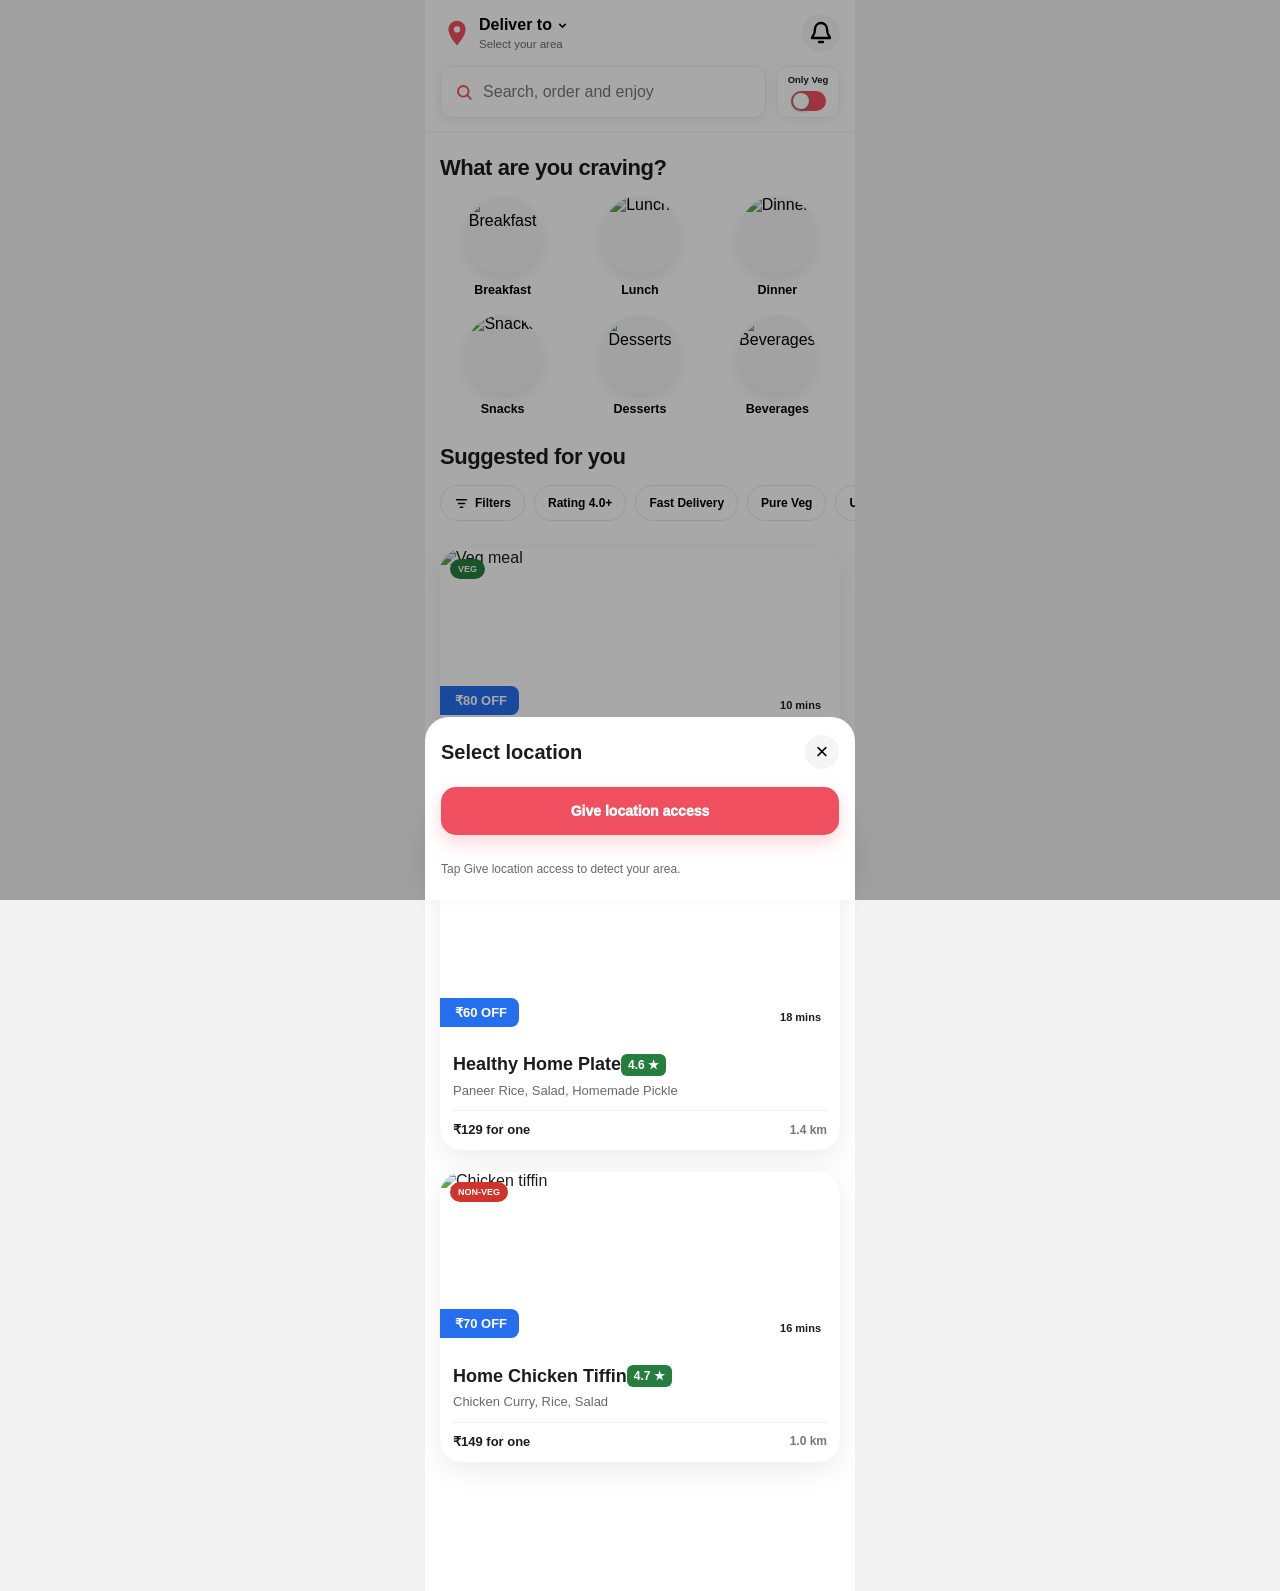
==== index.html @ a0dee928 "Restore detailed profile page" ====
<!DOCTYPE html>
<html lang="en">
<head>
  <meta charset="UTF-8" />
  <meta name="viewport" content="width=device-width, initial-scale=1, maximum-scale=1, user-scalable=no" />
  <title>Nutritilious</title>

  <style>
    *{margin:0;padding:0;box-sizing:border-box;font-family:Inter,-apple-system,BlinkMacSystemFont,Arial,sans-serif;-webkit-tap-highlight-color:transparent}
    html,body{width:100%;min-height:100%;overflow-x:hidden;overflow-y:auto;touch-action:pan-y}
    body{background:#f3f3f3;color:#1c1c1c}
    button,input{font:inherit;outline:0}
    button{border:0;background:none;cursor:pointer;user-select:none;touch-action:manipulation}
    .app{max-width:430px;min-height:100vh;margin:auto;background:#fff;padding-bottom:105px}
    .header{position:sticky;top:0;z-index:50;padding:14px 15px;background:#fff;border-bottom:1px solid #f1f1f1}
    .top-row,.search-wrap,.name-row,.card-foot,.section-head,.notify-head{display:flex;align-items:center}
    .top-row,.section-head,.card-foot{justify-content:space-between}
    .location-btn{display:flex;align-items:center;gap:5px;text-align:left;min-width:0}
    .pin{width:34px;height:34px;color:#ef4f5f;display:grid;place-items:center}
    .pin svg{width:30px;height:30px;fill:currentColor}
    .location-title{display:flex;align-items:center;gap:4px;font-size:16px;font-weight:800}
    .location-title svg{width:13px;height:13px;stroke:#111;stroke-width:3;fill:none}
    .location-sub{display:block;max-width:245px;margin-top:4px;color:#696969;font-size:11.5px;white-space:nowrap;overflow:hidden;text-overflow:ellipsis}
    .notification-btn{width:38px;height:38px;display:grid;place-items:center;border-radius:50%;background:#f5f5f5}
    .notification-btn svg,.nav-item svg,.filter svg,.notify-back svg,.empty-icon svg,.profile-v2-field svg,.profile-v2-menu-icon svg{stroke:currentColor;fill:none;stroke-linecap:round;stroke-linejoin:round}
    .notification-btn svg{width:24px;height:24px;stroke-width:2.35}
    .search-wrap{gap:10px;margin-top:14px}
    .search-box{height:52px;flex:1;display:flex;align-items:center;padding:0 14px;border:1px solid #eee;border-radius:13px;box-shadow:0 2px 12px rgba(28,28,28,.08)}
    .search-box svg{width:20px;color:#ef4f5f}
    .search-box input{width:100%;border:0;margin-left:10px;font-size:16px}
    .veg-input{display:none}
    .veg-toggle{width:64px;height:52px;display:flex;flex-direction:column;align-items:center;justify-content:center;border:1px solid #eee;border-radius:13px;box-shadow:0 2px 12px rgba(28,28,28,.06)}
    .veg-toggle span:first-child{font-size:9.5px;font-weight:800}
    .switch{position:relative;width:35px;height:20px;margin-top:6px;border-radius:999px;background:#ef4f5f}
    .dot{position:absolute;top:2px;left:2px;width:16px;height:16px;border-radius:50%;background:#fff;box-shadow:0 1px 4px #777;transition:.2s}
    .veg-input:checked+.veg-toggle .switch{background:#26a65b}
    .veg-input:checked+.veg-toggle .dot{left:17px}
    main{padding-bottom:24px}
    .section{margin-top:28px}
    .section:first-of-type{margin-top:22px}
    .section-head{padding:0 15px;margin-bottom:15px}
    .section-title{font-size:22px;font-weight:800;letter-spacing:-.45px}
    .category-row{display:grid;grid-template-columns:repeat(3,1fr);gap:18px 12px;padding:0 15px}
    .cat{text-align:center}
    .cat-img{width:78px;height:78px;margin:auto;overflow:hidden;border-radius:50%;background:#f6f6f6;box-shadow:0 8px 18px rgba(0,0,0,.08)}
    .cat-img img,.food-img{width:100%;height:100%;object-fit:cover}
    .cat-name{margin-top:9px;font-size:12.5px;font-weight:700}
    .filter-row{display:flex;gap:9px;padding:0 15px;overflow-x:auto;scrollbar-width:none}
    .filter-row::-webkit-scrollbar{display:none}
    .filter-row.hide{display:none}
    .filter{height:36px;display:flex;align-items:center;gap:6px;padding:0 13px;border:1px solid #e8e8e8;border-radius:999px;background:#fff;font-size:12px;font-weight:600;white-space:nowrap}
    .filter svg{width:15px;stroke-width:2.2}
    .restaurant-list{display:grid;gap:22px;padding:0 15px}
    .restaurant-card{overflow:hidden;border-radius:22px;background:#fff;box-shadow:0 8px 28px rgba(0,0,0,.08)}
    .food-img-wrap{position:relative;height:180px}
    .food-type,.discount,.time{position:absolute}
    .food-type{left:10px;top:10px;padding:5px 8px;border-radius:999px;background:#267e3e;color:#fff;font-size:9px;font-weight:900}
    .food-type.nonveg{background:#d0342c}
    .discount{left:0;bottom:14px;padding:7px 12px 7px 15px;border-radius:0 8px 8px 0;background:#256fef;color:#fff;font-size:13px;font-weight:900}
    .time{right:10px;bottom:12px;padding:6px 9px;border-radius:8px;background:#fff;font-size:11px;font-weight:800}
    .card-body{padding:13px}
    .name{font-size:18px;font-weight:800}
    .rating{padding:4px 7px;border-radius:6px;background:#267e3e;color:#fff;font-size:12px;font-weight:800}
    .meta{margin-top:6px;color:#696969;font-size:13px;line-height:1.35}
    .card-foot{margin-top:11px;padding-top:11px;border-top:1px solid #f0f0f0}
    .price{font-size:13px;font-weight:700}
    .distance{color:#777;font-size:12px;font-weight:600}
    .unavailable-card{display:none;margin:-8px 0 6px;padding:17px 14px;border-radius:18px;background:#fff;text-align:center}
    .unavailable-card.show{display:block}
    .unavailable-card h3{font-size:15.5px;font-weight:850}
    .unavailable-card p{margin-top:6px;color:#8a8a8a;font-size:11.5px;line-height:1.42}
    .bottom-nav{position:fixed;left:50%;bottom:0;z-index:100;width:100%;max-width:430px;height:78px;display:grid;grid-template-columns:repeat(5,1fr);padding:8px;border-radius:22px 22px 0 0;background:#fff;box-shadow:0 -8px 24px rgba(0,0,0,.09);transform:translateX(-50%)}
    .nav-item{display:flex;flex-direction:column;align-items:center;justify-content:center;gap:4px;color:#777;font-size:10px;font-weight:700}
    .nav-item.active{color:#ef4f5f;background:#fff1f3;border-radius:16px}
    .nav-item svg{width:22px;height:22px;stroke-width:2.3}
    .location-sheet,.profile-language-sheet{position:fixed;inset:0;z-index:300;display:none;align-items:flex-end;justify-content:center;background:rgba(0,0,0,.34)}
    .location-sheet.show,.profile-language-sheet.show{display:flex}
    .location-panel,.profile-language-panel{width:100%;max-width:430px;padding:18px 16px 22px;border-radius:24px 24px 0 0;background:#fff}
    .location-panel-head,.profile-language-head{display:flex;justify-content:space-between;align-items:center;margin-bottom:14px}
    .location-panel-title,.profile-language-head h2{font-size:20px;font-weight:900}
    .location-close,.profile-language-close{width:34px;height:34px;border-radius:50%;background:#f5f5f5;font-size:22px}
    .location-access-btn{width:100%;height:48px;margin:4px 0 14px;border-radius:15px;background:#ef4f5f;color:#fff;font-size:14px;font-weight:950;box-shadow:0 8px 18px rgba(239,79,95,.22)}
    .location-access-btn.hidden{display:none}
    .detected-location{margin:4px 0 12px;padding:12px 13px;border:1px solid #ffd9de;border-radius:15px;background:#fff1f3}
    .detected-location.hidden,.manual-address.hidden{display:none}
    .detected-location small{display:block;margin-bottom:4px;color:#ef4f5f;font-size:11px;font-weight:950}
    .detected-location strong{display:block;color:#171717;font-size:13px;font-weight:900;line-height:1.35}
    .manual-address{margin-top:14px;padding-top:14px;border-top:1px solid #eee}
    .manual-title{font-size:12px;font-weight:900;color:#444;margin-bottom:8px}
    .address-input{width:100%;height:45px;margin-top:8px;padding:0 12px;border:1px solid #e8e8e8;border-radius:12px;background:#fff;font-size:13px}
    .save-address-btn{width:100%;height:46px;margin-top:10px;border-radius:13px;background:#1c1c1c;color:#fff;font-size:14px;font-weight:900}
    .location-status{margin-top:12px;color:#696969;font-size:12px;line-height:1.4}
    .notification-page{position:fixed;inset:0;z-index:210;display:none;background:#fff}
    .notification-page.show{display:block}
    .notification-screen{max-width:430px;min-height:100vh;margin:auto;padding:16px;background:#fff}
    .notify-head{height:56px;gap:12px;border-bottom:1px solid #eee;margin:0 -16px;padding:0 16px}
    .notify-back{width:42px;height:42px;border-radius:50%;background:#f6f6f6;display:grid;place-items:center}
    .notify-back svg{width:22px;stroke-width:2.6}
    .notify-title{font-size:22px;font-weight:900}
    .empty-notify{height:calc(100vh - 112px);display:flex;flex-direction:column;align-items:center;justify-content:center;text-align:center;transform:translateY(-18px)}
    .empty-icon{width:64px;height:64px;display:grid;place-items:center;border-radius:22px;background:#fff1f3;color:#ef4f5f;margin-bottom:14px}
    .empty-icon svg{width:30px;stroke-width:2.1}
    .empty-notify h2{font-size:18px;font-weight:850}
    .profile-v2-screen{max-width:430px;height:100vh;margin:auto;overflow:hidden;background:#f7f7f7;display:flex;flex-direction:column}
    .profile-v2-screen .notify-head{height:72px;flex-shrink:0;margin:0;padding:16px 16px 0;background:#fff}
    .profile-v2-content{flex:1;min-height:0;padding:12px 14px 10px;display:flex;flex-direction:column;gap:10px}
    .profile-v2-form-card,.profile-v2-menu-card{border-radius:22px;background:#fff;box-shadow:0 8px 24px rgba(0,0,0,.07)}
    .profile-v2-form-card{padding:13px}
    .profile-v2-form-card h2{margin-bottom:10px;font-size:17px;font-weight:950;letter-spacing:-.3px}
    .profile-v2-group{margin-bottom:9px}
    .profile-v2-group label{display:block;margin-bottom:5px;color:#555;font-size:11px;font-weight:850}
    .profile-v2-field{height:43px;display:flex;align-items:center;gap:10px;padding:0 12px;border:1px solid #eee;border-radius:14px;background:#fafafa}
    .profile-v2-field.locked{background:#f3f3f3}
    .profile-v2-field svg{width:17px;height:17px;flex-shrink:0;stroke:#ef4f5f;stroke-width:2.3}
    .profile-v2-field input{width:100%;border:0;background:transparent;color:#171717;font-size:14px;font-weight:750}
    .profile-v2-field input:disabled{opacity:1;color:#626262;-webkit-text-fill-color:#626262}
    .profile-v2-field input::placeholder{color:#999;font-weight:650}
    .profile-v2-save{width:100%;height:43px;margin-top:10px;border-radius:15px;background:#ef4f5f;color:#fff;font-size:14px;font-weight:950;box-shadow:0 8px 16px rgba(239,79,95,.22)}
    .profile-v2-save.edit-mode{background:#171717;box-shadow:0 8px 18px rgba(0,0,0,.16)}
    .profile-v2-menu-row{width:100%;min-height:58px;display:flex;align-items:center;justify-content:space-between;gap:12px;padding:0 14px;border-bottom:1px solid #f0f0f0;text-align:left}
    .profile-v2-menu-row:last-child{border-bottom:0}
    .profile-v2-menu-left{display:flex;align-items:center;gap:12px;min-width:0}
    .profile-v2-menu-icon{width:38px;height:38px;flex-shrink:0;display:grid;place-items:center;border-radius:14px;background:#fff0f2;color:#ef4f5f}
    .profile-v2-menu-icon svg{width:20px;height:20px;stroke-width:2.3}
    .profile-v2-menu-row strong{display:block;color:#171717;font-size:14px;font-weight:950}
    .profile-v2-menu-row small{display:block;margin-top:3px;color:#777;font-size:11px;font-weight:700}
    .profile-v2-arrow{color:#bbb;font-size:23px;font-weight:900}
    .profile-v2-logout{height:48px;margin-top:0;flex-shrink:0;border-radius:17px;background:#171717;color:#fff;font-size:15px;font-weight:950;box-shadow:0 8px 20px rgba(0,0,0,.18)}
    .profile-language-choice{width:100%;height:54px;display:flex;align-items:center;justify-content:space-between;padding:0 15px;margin-top:10px;border-radius:17px;background:#f7f7f7;color:#171717;font-size:15px;font-weight:900}
    .profile-language-choice.active{background:#fff0f2;color:#ef4f5f;border:1px solid #ffd6dc}
    .profile-language-check{width:22px;height:22px;display:none;place-items:center;border-radius:50%;background:#ef4f5f;color:#fff;font-size:13px;font-weight:950}
    .profile-language-choice.active .profile-language-check{display:grid}
  </style>
</head>
<body>
  <div class="app">
    <header class="header">
      <div class="top-row">
        <button class="location-btn" id="locationBtn">
          <span class="pin"><svg viewBox="0 0 24 24"><path d="M12 2.2c-3.8 0-6.9 3.1-6.9 6.9 0 5.2 6.9 12.7 6.9 12.7s6.9-7.5 6.9-12.7c0-3.8-3.1-6.9-6.9-6.9zm0 9.4a2.5 2.5 0 1 1 0-5 2.5 2.5 0 0 1 0 5z" /></svg></span>
          <span><span class="location-title">Deliver to <svg viewBox="0 0 24 24"><path d="M6 9l6 6 6-6" /></svg></span><span class="location-sub" id="homeLocationText">Select your area</span></span>
        </button>
        <button class="notification-btn" id="notificationBtn" aria-label="Notifications"><svg viewBox="0 0 24 24"><path d="M18 8a6 6 0 0 0-12 0c0 7-3 7-3 9h18c0-2-3-2-3-9" /><path d="M10 21h4" /></svg></button>
      </div>
      <div class="search-wrap">
        <label class="search-box"><svg viewBox="0 0 24 24"><circle cx="11" cy="11" r="7" stroke="currentColor" stroke-width="2.4" fill="none" /><path d="M16.5 16.5 21 21" stroke="currentColor" stroke-width="2.4" stroke-linecap="round" /></svg><input id="searchInput" placeholder="Search, order and enjoy" /></label>
        <input class="veg-input" id="vegToggle" type="checkbox" />
        <label class="veg-toggle" for="vegToggle"><span>Only Veg</span><span class="switch"><span class="dot"></span></span></label>
      </div>
    </header>
    <main>
      <section class="section"><div class="section-head"><h2 class="section-title">What are you craving?</h2></div><div class="category-row"><button class="cat"><div class="cat-img"><img src="https://images.unsplash.com/photo-1528735602780-2552fd46c7af?auto=format&fit=crop&w=300&q=80" alt="Breakfast" /></div><div class="cat-name">Breakfast</div></button><button class="cat"><div class="cat-img"><img src="https://images.unsplash.com/photo-1585937421612-70a008356fbe?auto=format&fit=crop&w=300&q=80" alt="Lunch" /></div><div class="cat-name">Lunch</div></button><button class="cat"><div class="cat-img"><img src="https://images.unsplash.com/photo-1565557623262-b51c2513a641?auto=format&fit=crop&w=300&q=80" alt="Dinner" /></div><div class="cat-name">Dinner</div></button><button class="cat"><div class="cat-img"><img src="https://images.unsplash.com/photo-1601050690597-df0568f70950?auto=format&fit=crop&w=300&q=80" alt="Snacks" /></div><div class="cat-name">Snacks</div></button><button class="cat"><div class="cat-img"><img src="https://images.unsplash.com/photo-1551024506-0bccd828d307?auto=format&fit=crop&w=300&q=80" alt="Desserts" /></div><div class="cat-name">Desserts</div></button><button class="cat"><div class="cat-img"><img src="https://images.unsplash.com/photo-1497534446932-c925b458314e?auto=format&fit=crop&w=300&q=80" alt="Beverages" /></div><div class="cat-name">Beverages</div></button></div></section>
      <section class="section"><div class="section-head"><h2 class="section-title">Suggested for you</h2></div><div class="filter-row" id="filterRow"><button class="filter"><svg viewBox="0 0 24 24"><path d="M4 6h16" /><path d="M7 12h10" /><path d="M10 18h4" /></svg><span>Filters</span></button><button class="filter">Rating 4.0+</button><button class="filter">Fast Delivery</button><button class="filter">Pure Veg</button><button class="filter">Under ₹120</button></div></section>
      <section class="section"><div class="restaurant-list"><div class="unavailable-card" id="unavailableMsg"><h3>We are not there yet!</h3><p>Sorry, our services are currently unavailable at this location. We hope to serve you in the future.</p></div><article class="restaurant-card"><div class="food-img-wrap"><img class="food-img" src="https://images.unsplash.com/photo-1596797038530-2c107229654b?auto=format&fit=crop&w=900&q=80" alt="Veg meal" /><span class="food-type">VEG</span><span class="discount">₹80 OFF</span><span class="time">10 mins</span></div><div class="card-body"><div class="name-row"><h3 class="name">Maa Kitchen Homemade</h3><span class="rating">4.8 ★</span></div><p class="meta">North Indian, Thali, Roti Sabji</p><div class="card-foot"><span class="price">₹99 for one</span><span class="distance">0.7 km</span></div></div></article><article class="restaurant-card"><div class="food-img-wrap"><img class="food-img" src="https://images.unsplash.com/photo-1585937421612-70a008356fbe?auto=format&fit=crop&w=900&q=80" alt="Homemade plate" /><span class="food-type">VEG</span><span class="discount">₹60 OFF</span><span class="time">18 mins</span></div><div class="card-body"><div class="name-row"><h3 class="name">Healthy Home Plate</h3><span class="rating">4.6 ★</span></div><p class="meta">Paneer Rice, Salad, Homemade Pickle</p><div class="card-foot"><span class="price">₹129 for one</span><span class="distance">1.4 km</span></div></div></article><article class="restaurant-card"><div class="food-img-wrap"><img class="food-img" src="https://images.unsplash.com/photo-1604908176997-125f25cc6f3d?auto=format&fit=crop&w=900&q=80" alt="Chicken tiffin" /><span class="food-type nonveg">NON-VEG</span><span class="discount">₹70 OFF</span><span class="time">16 mins</span></div><div class="card-body"><div class="name-row"><h3 class="name">Home Chicken Tiffin</h3><span class="rating">4.7 ★</span></div><p class="meta">Chicken Curry, Rice, Salad</p><div class="card-foot"><span class="price">₹149 for one</span><span class="distance">1.0 km</span></div></div></article></div></section>
    </main>
    <nav class="bottom-nav"><button class="nav-item active" id="homeBtn"><svg viewBox="0 0 24 24"><path d="M3 11l9-8 9 8" /><path d="M5 10v10h14V10" /></svg><span>Home</span></button><button class="nav-item" id="ordersBtn"><svg viewBox="0 0 24 24"><path d="M6 3h12v18l-3-2-3 2-3-2-3 2V3z" /><path d="M9 8h6" /><path d="M9 12h6" /><path d="M9 16h4" /></svg><span>Orders</span></button><button class="nav-item" id="cartBtn"><svg viewBox="0 0 24 24"><path d="M6 6h15l-2 8H8L6 6z" /><path d="M6 6 5 3H2" /><circle cx="9" cy="20" r="1.5" /><circle cx="18" cy="20" r="1.5" /></svg><span>Cart</span></button><button class="nav-item" id="subscriptionBtn"><svg viewBox="0 0 24 24"><path d="M6 4h12v16l-6-3-6 3V4z" /></svg><span>Subscription</span></button><button class="nav-item" id="profileBtn"><svg viewBox="0 0 24 24"><path d="M12 12c2.6 0 4.6-2 4.6-4.6S14.6 2.8 12 2.8 7.4 4.8 7.4 7.4 9.4 12 12 12z" /><path d="M4.6 20.2V19c0-3.1 4.2-4.8 7.4-4.8s7.4 1.7 7.4 4.8v1.2" /></svg><span>Profile</span></button></nav>
  </div>

  <div class="location-sheet" id="locationSheet"><div class="location-panel"><div class="location-panel-head"><h3 class="location-panel-title">Select location</h3><button class="location-close" id="closeLocation">×</button></div><button class="location-access-btn" id="allowLocationBtn" type="button">Give location access</button><div class="detected-location hidden" id="detectedLocationBox"><small>Detected location</small><strong id="detectedLocationText"></strong></div><div class="manual-address hidden" id="manualAddressBox"><p class="manual-title">Add exact address</p><input class="address-input" id="houseInput" placeholder="House / Flat / Floor" /><input class="address-input" id="streetInput" placeholder="Street / Area / Landmark" /><button class="save-address-btn" id="saveAddress" type="button">Save address</button></div><p class="location-status" id="locationStatus">Tap Give location access to detect your area.</p></div></div>

  <section class="notification-page" id="notificationPage"><div class="notification-screen"><div class="notify-head"><button class="notify-back" data-close="notificationPage"><svg viewBox="0 0 24 24"><path d="M15 18l-6-6 6-6" /></svg></button><h1 class="notify-title">Notifications</h1></div><div class="empty-notify"><div class="empty-icon"><svg viewBox="0 0 24 24"><path d="M18 8a6 6 0 0 0-12 0c0 7-3 7-3 9h18c0-2-3-2-3-9" /><path d="M10 21h4" /></svg></div><h2>No notification yet!</h2></div></div></section>
  <section class="notification-page" id="ordersPage"><div class="notification-screen"><div class="notify-head"><button class="notify-back" data-close="ordersPage"><svg viewBox="0 0 24 24"><path d="M15 18l-6-6 6-6" /></svg></button><h1 class="notify-title">Orders</h1></div><div class="empty-notify"><div class="empty-icon"><svg viewBox="0 0 24 24"><path d="M6 3h12v18l-3-2-3 2-3-2-3 2V3z" /><path d="M9 8h6" /><path d="M9 12h6" /><path d="M9 16h4" /></svg></div><h2>No orders yet!</h2></div></div></section>
  <section class="notification-page" id="cartPage"><div class="notification-screen"><div class="notify-head"><button class="notify-back" data-close="cartPage"><svg viewBox="0 0 24 24"><path d="M15 18l-6-6 6-6" /></svg></button><h1 class="notify-title">Cart</h1></div><div class="empty-notify"><div class="empty-icon"><svg viewBox="0 0 24 24"><path d="M6 6h15l-2 8H8L6 6z" /><path d="M6 6 5 3H2" /><circle cx="9" cy="20" r="1.5" /><circle cx="18" cy="20" r="1.5" /></svg></div><h2>Cart is empty</h2></div></div></section>
  <section class="notification-page" id="subscriptionPage"><div class="notification-screen"><div class="notify-head"><button class="notify-back" data-close="subscriptionPage"><svg viewBox="0 0 24 24"><path d="M15 18l-6-6 6-6" /></svg></button><h1 class="notify-title">Subscription</h1></div><div class="empty-notify"><div class="empty-icon"><svg viewBox="0 0 24 24"><path d="M6 4h12v16l-6-3-6 3V4z" /></svg></div><h2>Coming soon</h2></div></div></section>
  <section class="notification-page" id="profilePage"><div class="profile-v2-screen"><div class="notify-head"><button class="notify-back" id="profileBack" type="button" aria-label="Back"><svg viewBox="0 0 24 24"><path d="M15 18l-6-6 6-6" /></svg></button><h1 class="notify-title">Profile</h1></div><div class="profile-v2-content"><section class="profile-v2-form-card"><h2>Personal Details</h2><div class="profile-v2-group"><label for="profileNameInput">Full Name</label><div class="profile-v2-field"><svg viewBox="0 0 24 24"><path d="M20 21v-2a4 4 0 0 0-4-4H8a4 4 0 0 0-4 4v2" /><circle cx="12" cy="7" r="4" /></svg><input id="profileNameInput" type="text" placeholder="Enter your name" /></div></div><div class="profile-v2-group"><label for="profilePhoneInput">Phone Number</label><div class="profile-v2-field"><svg viewBox="0 0 24 24"><path d="M22 16.9v3a2 2 0 0 1-2.2 2 19.8 19.8 0 0 1-8.6-3.1 19.4 19.4 0 0 1-6-6A19.8 19.8 0 0 1 2.1 4.2 2 2 0 0 1 4.1 2h3a2 2 0 0 1 2 1.7c.1 1 .4 2 .7 2.9a2 2 0 0 1-.5 2.1L8.1 9.9a16 16 0 0 0 6 6l1.2-1.2a2 2 0 0 1 2.1-.5c.9.3 1.9.6 2.9.7A2 2 0 0 1 22 16.9z" /></svg><input id="profilePhoneInput" type="tel" placeholder="Add phone number" /></div></div><div class="profile-v2-group"><label for="profileEmailInput">Email</label><div class="profile-v2-field"><svg viewBox="0 0 24 24"><path d="M4 4h16v16H4z" /><path d="M4 7l8 6 8-6" /></svg><input id="profileEmailInput" type="email" placeholder="Add email address" /></div></div><button class="profile-v2-save" id="profileSaveBtn" type="button">Save Details</button></section><section class="profile-v2-menu-card"><button class="profile-v2-menu-row" id="profileLanguageBtn" type="button"><span class="profile-v2-menu-left"><span class="profile-v2-menu-icon"><svg viewBox="0 0 24 24"><circle cx="12" cy="12" r="10" /><path d="M2 12h20" /><path d="M12 2a15.3 15.3 0 0 1 0 20" /><path d="M12 2a15.3 15.3 0 0 0 0 20" /></svg></span><span><strong>Language</strong><small id="profileLanguageText">English</small></span></span><span class="profile-v2-arrow">›</span></button><button class="profile-v2-menu-row" id="profileHelpBtn" type="button"><span class="profile-v2-menu-left"><span class="profile-v2-menu-icon"><svg viewBox="0 0 24 24"><circle cx="12" cy="12" r="10" /><path d="M9.1 9a3 3 0 1 1 5.8 1c-.7 1.2-2.1 1.7-2.6 2.7" /><path d="M12 17h.01" /></svg></span><span><strong>Help & Support</strong><small>Report issue or contact Nutritilious</small></span></span><span class="profile-v2-arrow">›</span></button></section><button class="profile-v2-logout" id="profileLogoutBtn" type="button">Logout</button></div></div></section>
  <section class="profile-language-sheet" id="profileLanguageSheet"><div class="profile-language-panel"><div class="profile-language-head"><h2>Choose your language</h2><button class="profile-language-close" id="profileLanguageClose" type="button">×</button></div><button class="profile-language-choice active" type="button" data-language="English"><span>English</span><span class="profile-language-check">✓</span></button><button class="profile-language-choice" type="button" data-language="Hindi"><span>Hindi</span><span class="profile-language-check">✓</span></button></div></section>

  <script>
    const sheet=document.getElementById('locationSheet'),locationBtn=document.getElementById('locationBtn'),closeLocation=document.getElementById('closeLocation'),allowLocationBtn=document.getElementById('allowLocationBtn'),statusBox=document.getElementById('locationStatus'),homeLocationText=document.getElementById('homeLocationText'),manualAddressBox=document.getElementById('manualAddressBox'),detectedLocationBox=document.getElementById('detectedLocationBox'),detectedLocationText=document.getElementById('detectedLocationText'),houseInput=document.getElementById('houseInput'),streetInput=document.getElementById('streetInput'),saveAddress=document.getElementById('saveAddress'),searchInput=document.getElementById('searchInput'),vegToggle=document.getElementById('vegToggle'),unavailableMsg=document.getElementById('unavailableMsg'),filterRow=document.getElementById('filterRow'),notificationBtn=document.getElementById('notificationBtn'),homeBtn=document.getElementById('homeBtn'),ordersBtn=document.getElementById('ordersBtn'),cartBtn=document.getElementById('cartBtn'),subscriptionBtn=document.getElementById('subscriptionBtn'),profileBtn=document.getElementById('profileBtn'),profileBack=document.getElementById('profileBack'),profileHelpBtn=document.getElementById('profileHelpBtn'),profileLogoutBtn=document.getElementById('profileLogoutBtn'),profileNameInput=document.getElementById('profileNameInput'),profilePhoneInput=document.getElementById('profilePhoneInput'),profileEmailInput=document.getElementById('profileEmailInput'),profileSaveBtn=document.getElementById('profileSaveBtn'),profileLanguageBtn=document.getElementById('profileLanguageBtn'),profileLanguageSheet=document.getElementById('profileLanguageSheet'),profileLanguageClose=document.getElementById('profileLanguageClose'),profileLanguageText=document.getElementById('profileLanguageText'),profileLanguageChoices=document.querySelectorAll('.profile-language-choice');
    const serviceAreas=['patna','siwan','alipurduar'];let baseLocation='',isDetecting=false,locationUnavailable=false,profileDetailsLocked=false,profileSelectedLanguage='English';
    function clearStoredLocation(){['nutritiliousLiveLocation','nutritiliousLatitude','nutritiliousLongitude','nutritiliousHouse','nutritiliousStreet'].forEach(key=>localStorage.removeItem(key))}
    function cleanAddress(parts){const seen=new Set();return parts.map(part=>String(part||'').trim()).filter(Boolean).filter(part=>{const key=part.toLowerCase();if(seen.has(key))return false;seen.add(key);return true}).slice(0,6).join(', ')}
    function showDetectedLocation(name){detectedLocationText.textContent=name;detectedLocationBox.classList.remove('hidden')}
    function hideDetectedLocation(){detectedLocationText.textContent='';detectedLocationBox.classList.add('hidden')}
    function showManualAddress(){manualAddressBox.classList.remove('hidden')}
    function hideManualAddress(){manualAddressBox.classList.add('hidden')}
    function showAccessButton(){allowLocationBtn.classList.remove('hidden')}
    function hideAccessButton(){allowLocationBtn.classList.add('hidden')}
    function setLocationName(name){homeLocationText.textContent=name;localStorage.setItem('nutritiliousLiveLocation',name);locationUnavailable=!serviceAreas.some(area=>name.toLowerCase().includes(area));applyFilters()}
    function applyFilters(){const q=searchInput.value.trim().toLowerCase();unavailableMsg.classList.toggle('show',locationUnavailable);filterRow.classList.toggle('hide',locationUnavailable);document.querySelectorAll('.restaurant-card').forEach(card=>{if(locationUnavailable){card.style.display='none';return}const nonVeg=card.querySelector('.food-type.nonveg'),text=card.innerText.toLowerCase(),showVeg=!(vegToggle.checked&&nonVeg),showSearch=!q||text.includes(q);card.style.display=showVeg&&showSearch?'':'none'})}
    function formatNominatimAddress(data){const a=data.address||{},street=cleanAddress([a.house_number,a.road||a.pedestrian||a.footway||a.path]),landmark=a.amenity||a.building||a.shop||a.office,area=a.neighbourhood||a.suburb||a.quarter||a.residential||a.locality||a.city_district,city=a.city||a.town||a.village||a.municipality||a.county,state=a.state||a.region,pin=a.postcode,name=cleanAddress([street,landmark,area,city,state,pin]);return name||String(data.display_name||'').split(',').slice(0,6).join(', ')}
    function formatBigDataAddress(data){return cleanAddress([data.locality,data.city,data.principalSubdivision,data.postcode])}
    async function reverseGeocode(lat,lon){localStorage.setItem('nutritiliousLatitude',String(lat));localStorage.setItem('nutritiliousLongitude',String(lon));try{const r=await fetch(`https://nominatim.openstreetmap.org/reverse?format=jsonv2&addressdetails=1&zoom=18&lat=${lat}&lon=${lon}&accept-language=en`);if(r.ok){const n=formatNominatimAddress(await r.json());if(n)return n}}catch(e){}try{const r=await fetch(`https://api.bigdatacloud.net/data/reverse-geocode-client?latitude=${lat}&longitude=${lon}&localityLanguage=en`);if(r.ok){const n=formatBigDataAddress(await r.json());if(n)return n}}catch(e){}return`${lat.toFixed(5)}, ${lon.toFixed(5)}`}
    function openLocationSheet(){sheet.classList.add('show');if(baseLocation){hideAccessButton();showDetectedLocation(baseLocation);showManualAddress();statusBox.textContent='Location detected. Add house/flat/floor and street/area.'}else{showAccessButton();hideDetectedLocation();hideManualAddress();statusBox.textContent='Tap Give location access to detect your area.'}}
    function startLiveLocation(){if(isDetecting)return;if(!navigator.geolocation){showAccessButton();hideDetectedLocation();hideManualAddress();statusBox.textContent='Location is not supported on this device.';return}isDetecting=true;showAccessButton();hideDetectedLocation();hideManualAddress();statusBox.textContent='Detecting your location...';navigator.geolocation.getCurrentPosition(async pos=>{baseLocation=await reverseGeocode(pos.coords.latitude,pos.coords.longitude);setLocationName(baseLocation);showDetectedLocation(baseLocation);hideAccessButton();showManualAddress();statusBox.textContent='Location detected. Add house/flat/floor and street/area.';isDetecting=false},()=>{showAccessButton();hideDetectedLocation();hideManualAddress();statusBox.textContent='Location permission is required. Tap Give location access.';isDetecting=false},{enableHighAccuracy:true,timeout:15000,maximumAge:0})}
    function saveManualFullAddress(){const house=houseInput.value.trim(),street=streetInput.value.trim();if(!house&&!street){statusBox.textContent='Please add house/flat or street/area.';return}localStorage.setItem('nutritiliousHouse',house);localStorage.setItem('nutritiliousStreet',street);const address=cleanAddress([house,street,baseLocation]);setLocationName(address);showDetectedLocation(baseLocation||address);statusBox.textContent='Exact address added for this visit.';setTimeout(()=>sheet.classList.remove('show'),500)}
    function setActive(btn){document.querySelectorAll('.nav-item').forEach(i=>i.classList.remove('active'));btn.classList.add('active')}
    function openPage(id,btn){document.querySelectorAll('.notification-page').forEach(p=>p.classList.remove('show'));document.getElementById(id).classList.add('show');setActive(btn)}
    function closePage(id){document.getElementById(id).classList.remove('show');setActive(homeBtn)}
    function getCurrentUser(){try{return JSON.parse(localStorage.getItem('nutritiliousUser')||'{}')||{}}catch(error){return{}}}
    function getProfileAccountId(){const user=getCurrentUser();const id=user.uid||user.email||user.phone||user.provider||localStorage.getItem('nutritiliousAuthType')||'guest';return String(id).replace(/[^a-zA-Z0-9_-]/g,'_')}
    function profileStorageKey(field){return`nutritiliousProfile_${getProfileAccountId()}_${field}`}
    function getProfileValue(field){return localStorage.getItem(profileStorageKey(field))||''}
    function setProfileValue(field,value){localStorage.setItem(profileStorageKey(field),value)}
    function setProfileDetailsLocked(isLocked){profileDetailsLocked=isLocked;[profileNameInput,profilePhoneInput,profileEmailInput].forEach(input=>{input.disabled=isLocked;input.closest('.profile-v2-field').classList.toggle('locked',isLocked)});profileSaveBtn.classList.toggle('edit-mode',isLocked);profileSaveBtn.textContent=isLocked?'Edit Details':'Save Details'}
    function setProfileLanguage(language){profileSelectedLanguage=language;profileLanguageText.textContent=language;profileLanguageChoices.forEach(choice=>choice.classList.toggle('active',choice.dataset.language===language));setProfileValue('Language',language)}
    function logout(){clearStoredLocation();localStorage.removeItem('nutritiliousAuthType');localStorage.removeItem('nutritiliousUser');localStorage.setItem('nutritiliousLoggedOut','true');sessionStorage.clear();window.location.href='login.html'}
    const savedLocation=localStorage.getItem('nutritiliousLiveLocation');if(savedLocation){baseLocation=savedLocation;setLocationName(savedLocation)}else setTimeout(openLocationSheet,500);
    const savedHouse=localStorage.getItem('nutritiliousHouse'),savedStreet=localStorage.getItem('nutritiliousStreet');if(savedHouse)houseInput.value=savedHouse;if(savedStreet)streetInput.value=savedStreet;
    profileNameInput.value=getProfileValue('Name');profilePhoneInput.value=getProfileValue('Phone');profileEmailInput.value=getProfileValue('Email');const savedLanguage=getProfileValue('Language');if(savedLanguage)setProfileLanguage(savedLanguage);setProfileDetailsLocked(Boolean(profileNameInput.value||profilePhoneInput.value||profileEmailInput.value));
    locationBtn.onclick=openLocationSheet;allowLocationBtn.onclick=startLiveLocation;closeLocation.onclick=()=>sheet.classList.remove('show');sheet.onclick=e=>{if(e.target===sheet)sheet.classList.remove('show')};saveAddress.onclick=saveManualFullAddress;vegToggle.onchange=applyFilters;searchInput.oninput=applyFilters;notificationBtn.onclick=()=>document.getElementById('notificationPage').classList.add('show');homeBtn.onclick=()=>{document.querySelectorAll('.notification-page').forEach(p=>p.classList.remove('show'));setActive(homeBtn);window.scrollTo({top:0,behavior:'smooth'})};ordersBtn.onclick=()=>openPage('ordersPage',ordersBtn);cartBtn.onclick=()=>openPage('cartPage',cartBtn);subscriptionBtn.onclick=()=>openPage('subscriptionPage',subscriptionBtn);profileBtn.onclick=()=>openPage('profilePage',profileBtn);profileBack.onclick=()=>closePage('profilePage');document.querySelectorAll('[data-close]').forEach(btn=>btn.onclick=()=>closePage(btn.dataset.close));profileHelpBtn.onclick=()=>{window.location.href='help-support.html'};profileLogoutBtn.onclick=logout;profileSaveBtn.onclick=()=>{if(profileDetailsLocked){setProfileDetailsLocked(false);return}setProfileValue('Name',profileNameInput.value.trim());setProfileValue('Phone',profilePhoneInput.value.trim());setProfileValue('Email',profileEmailInput.value.trim());setProfileDetailsLocked(true)};profileLanguageBtn.onclick=()=>profileLanguageSheet.classList.add('show');profileLanguageClose.onclick=()=>profileLanguageSheet.classList.remove('show');profileLanguageSheet.onclick=e=>{if(e.target===profileLanguageSheet)profileLanguageSheet.classList.remove('show')};profileLanguageChoices.forEach(choice=>choice.onclick=()=>{setProfileLanguage(choice.dataset.language);profileLanguageSheet.classList.remove('show')});
  </script>
</body>
</html>
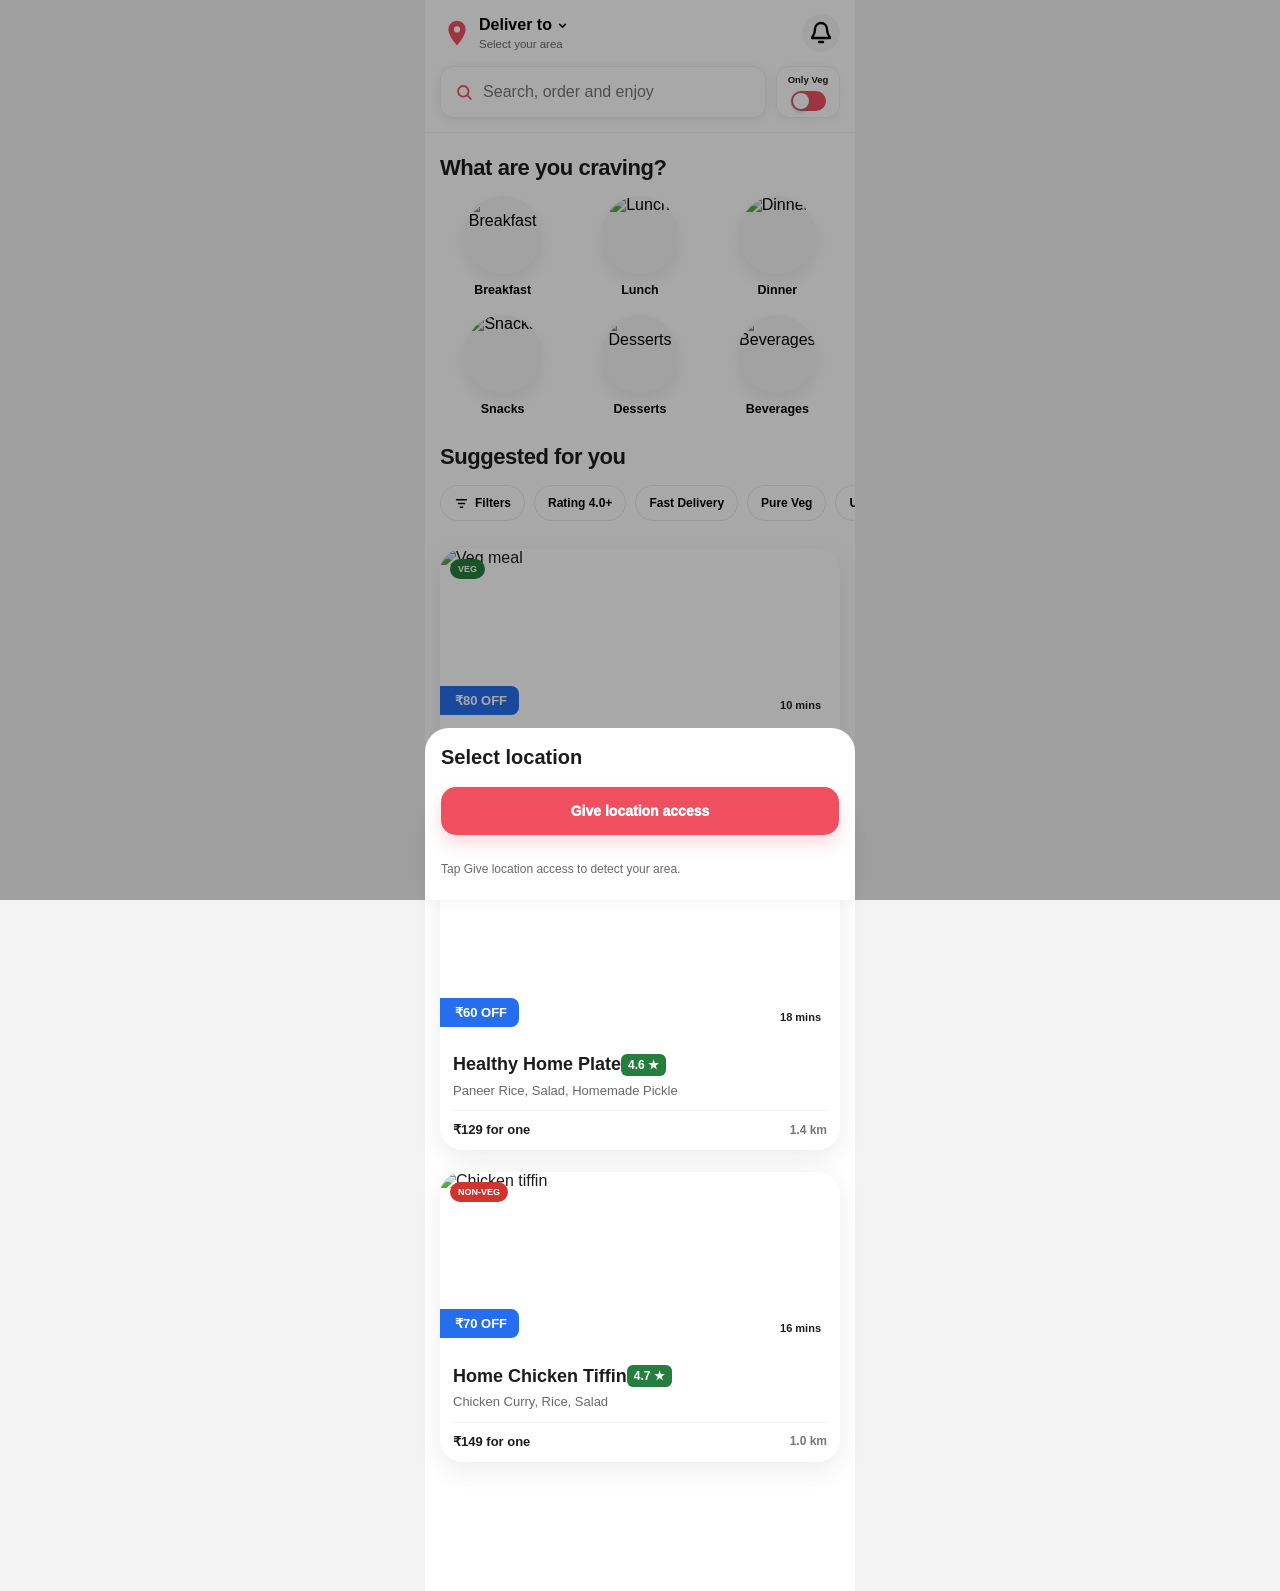
==== commit d4d5daa3: "Style location error and hide close button" ====
--- a/index.html
+++ b/index.html
@@ -79,6 +79,7 @@
     .location-panel-head,.profile-language-head{display:flex;justify-content:space-between;align-items:center;margin-bottom:14px}
     .location-panel-title,.profile-language-head h2{font-size:20px;font-weight:900}
     .location-close,.profile-language-close{width:34px;height:34px;border-radius:50%;background:#f5f5f5;font-size:22px}
+    .location-close{display:none}
     .location-access-btn{width:100%;height:48px;margin:4px 0 14px;border-radius:15px;background:#ef4f5f;color:#fff;font-size:14px;font-weight:950;box-shadow:0 8px 18px rgba(239,79,95,.22)}
     .location-access-btn.hidden{display:none}
     .detected-location{margin:4px 0 12px;padding:12px 13px;border:1px solid #ffd9de;border-radius:15px;background:#fff1f3}
@@ -138,19 +139,19 @@
       <div class="top-row">
         <button class="location-btn" id="locationBtn">
           <span class="pin"><svg viewBox="0 0 24 24"><path d="M12 2.2c-3.8 0-6.9 3.1-6.9 6.9 0 5.2 6.9 12.7 6.9 12.7s6.9-7.5 6.9-12.7c0-3.8-3.1-6.9-6.9-6.9zm0 9.4a2.5 2.5 0 1 1 0-5 2.5 2.5 0 0 1 0 5z" /></svg></span>
-          <span><span class="location-title">Deliver to <svg viewBox="0 0 24 24"><path d="M6 9l6 6 6-6" /></svg></span><span class="location-sub" id="homeLocationText">Select your area</span></span>
+          <span><span class="location-title"><span id="deliverToText">Deliver to</span><svg viewBox="0 0 24 24"><path d="M6 9l6 6 6-6" /></svg></span><span class="location-sub" id="homeLocationText">Select your area</span></span>
         </button>
         <button class="notification-btn" id="notificationBtn" aria-label="Notifications"><svg viewBox="0 0 24 24"><path d="M18 8a6 6 0 0 0-12 0c0 7-3 7-3 9h18c0-2-3-2-3-9" /><path d="M10 21h4" /></svg></button>
       </div>
       <div class="search-wrap">
         <label class="search-box"><svg viewBox="0 0 24 24"><circle cx="11" cy="11" r="7" stroke="currentColor" stroke-width="2.4" fill="none" /><path d="M16.5 16.5 21 21" stroke="currentColor" stroke-width="2.4" stroke-linecap="round" /></svg><input id="searchInput" placeholder="Search, order and enjoy" /></label>
         <input class="veg-input" id="vegToggle" type="checkbox" />
-        <label class="veg-toggle" for="vegToggle"><span>Only Veg</span><span class="switch"><span class="dot"></span></span></label>
+        <label class="veg-toggle" for="vegToggle"><span id="onlyVegText">Only Veg</span><span class="switch"><span class="dot"></span></span></label>
       </div>
     </header>
     <main>
-      <section class="section"><div class="section-head"><h2 class="section-title">What are you craving?</h2></div><div class="category-row"><button class="cat"><div class="cat-img"><img src="https://images.unsplash.com/photo-1528735602780-2552fd46c7af?auto=format&fit=crop&w=300&q=80" alt="Breakfast" /></div><div class="cat-name">Breakfast</div></button><button class="cat"><div class="cat-img"><img src="https://images.unsplash.com/photo-1585937421612-70a008356fbe?auto=format&fit=crop&w=300&q=80" alt="Lunch" /></div><div class="cat-name">Lunch</div></button><button class="cat"><div class="cat-img"><img src="https://images.unsplash.com/photo-1565557623262-b51c2513a641?auto=format&fit=crop&w=300&q=80" alt="Dinner" /></div><div class="cat-name">Dinner</div></button><button class="cat"><div class="cat-img"><img src="https://images.unsplash.com/photo-1601050690597-df0568f70950?auto=format&fit=crop&w=300&q=80" alt="Snacks" /></div><div class="cat-name">Snacks</div></button><button class="cat"><div class="cat-img"><img src="https://images.unsplash.com/photo-1551024506-0bccd828d307?auto=format&fit=crop&w=300&q=80" alt="Desserts" /></div><div class="cat-name">Desserts</div></button><button class="cat"><div class="cat-img"><img src="https://images.unsplash.com/photo-1497534446932-c925b458314e?auto=format&fit=crop&w=300&q=80" alt="Beverages" /></div><div class="cat-name">Beverages</div></button></div></section>
-      <section class="section"><div class="section-head"><h2 class="section-title">Suggested for you</h2></div><div class="filter-row" id="filterRow"><button class="filter"><svg viewBox="0 0 24 24"><path d="M4 6h16" /><path d="M7 12h10" /><path d="M10 18h4" /></svg><span>Filters</span></button><button class="filter">Rating 4.0+</button><button class="filter">Fast Delivery</button><button class="filter">Pure Veg</button><button class="filter">Under ₹120</button></div></section>
+      <section class="section"><div class="section-head"><h2 class="section-title" id="cravingTitle">What are you craving?</h2></div><div class="category-row"><button class="cat"><div class="cat-img"><img src="https://images.unsplash.com/photo-1528735602780-2552fd46c7af?auto=format&fit=crop&w=300&q=80" alt="Breakfast" /></div><div class="cat-name">Breakfast</div></button><button class="cat"><div class="cat-img"><img src="https://images.unsplash.com/photo-1585937421612-70a008356fbe?auto=format&fit=crop&w=300&q=80" alt="Lunch" /></div><div class="cat-name">Lunch</div></button><button class="cat"><div class="cat-img"><img src="https://images.unsplash.com/photo-1565557623262-b51c2513a641?auto=format&fit=crop&w=300&q=80" alt="Dinner" /></div><div class="cat-name">Dinner</div></button><button class="cat"><div class="cat-img"><img src="https://images.unsplash.com/photo-1601050690597-df0568f70950?auto=format&fit=crop&w=300&q=80" alt="Snacks" /></div><div class="cat-name">Snacks</div></button><button class="cat"><div class="cat-img"><img src="https://images.unsplash.com/photo-1551024506-0bccd828d307?auto=format&fit=crop&w=300&q=80" alt="Desserts" /></div><div class="cat-name">Desserts</div></button><button class="cat"><div class="cat-img"><img src="https://images.unsplash.com/photo-1497534446932-c925b458314e?auto=format&fit=crop&w=300&q=80" alt="Beverages" /></div><div class="cat-name">Beverages</div></button></div></section>
+      <section class="section"><div class="section-head"><h2 class="section-title" id="suggestedTitle">Suggested for you</h2></div><div class="filter-row" id="filterRow"><button class="filter"><svg viewBox="0 0 24 24"><path d="M4 6h16" /><path d="M7 12h10" /><path d="M10 18h4" /></svg><span>Filters</span></button><button class="filter">Rating 4.0+</button><button class="filter">Fast Delivery</button><button class="filter">Pure Veg</button><button class="filter">Under ₹120</button></div></section>
       <section class="section"><div class="restaurant-list"><div class="unavailable-card" id="unavailableMsg"><h3>We are not there yet!</h3><p>Sorry, our services are currently unavailable at this location. We hope to serve you in the future.</p></div><article class="restaurant-card"><div class="food-img-wrap"><img class="food-img" src="https://images.unsplash.com/photo-1596797038530-2c107229654b?auto=format&fit=crop&w=900&q=80" alt="Veg meal" /><span class="food-type">VEG</span><span class="discount">₹80 OFF</span><span class="time">10 mins</span></div><div class="card-body"><div class="name-row"><h3 class="name">Maa Kitchen Homemade</h3><span class="rating">4.8 ★</span></div><p class="meta">North Indian, Thali, Roti Sabji</p><div class="card-foot"><span class="price">₹99 for one</span><span class="distance">0.7 km</span></div></div></article><article class="restaurant-card"><div class="food-img-wrap"><img class="food-img" src="https://images.unsplash.com/photo-1585937421612-70a008356fbe?auto=format&fit=crop&w=900&q=80" alt="Homemade plate" /><span class="food-type">VEG</span><span class="discount">₹60 OFF</span><span class="time">18 mins</span></div><div class="card-body"><div class="name-row"><h3 class="name">Healthy Home Plate</h3><span class="rating">4.6 ★</span></div><p class="meta">Paneer Rice, Salad, Homemade Pickle</p><div class="card-foot"><span class="price">₹129 for one</span><span class="distance">1.4 km</span></div></div></article><article class="restaurant-card"><div class="food-img-wrap"><img class="food-img" src="https://images.unsplash.com/photo-1604908176997-125f25cc6f3d?auto=format&fit=crop&w=900&q=80" alt="Chicken tiffin" /><span class="food-type nonveg">NON-VEG</span><span class="discount">₹70 OFF</span><span class="time">16 mins</span></div><div class="card-body"><div class="name-row"><h3 class="name">Home Chicken Tiffin</h3><span class="rating">4.7 ★</span></div><p class="meta">Chicken Curry, Rice, Salad</p><div class="card-foot"><span class="price">₹149 for one</span><span class="distance">1.0 km</span></div></div></article></div></section>
     </main>
     <nav class="bottom-nav"><button class="nav-item active" id="homeBtn"><svg viewBox="0 0 24 24"><path d="M3 11l9-8 9 8" /><path d="M5 10v10h14V10" /></svg><span>Home</span></button><button class="nav-item" id="ordersBtn"><svg viewBox="0 0 24 24"><path d="M6 3h12v18l-3-2-3 2-3-2-3 2V3z" /><path d="M9 8h6" /><path d="M9 12h6" /><path d="M9 16h4" /></svg><span>Orders</span></button><button class="nav-item" id="cartBtn"><svg viewBox="0 0 24 24"><path d="M6 6h15l-2 8H8L6 6z" /><path d="M6 6 5 3H2" /><circle cx="9" cy="20" r="1.5" /><circle cx="18" cy="20" r="1.5" /></svg><span>Cart</span></button><button class="nav-item" id="subscriptionBtn"><svg viewBox="0 0 24 24"><path d="M6 4h12v16l-6-3-6 3V4z" /></svg><span>Subscription</span></button><button class="nav-item" id="profileBtn"><svg viewBox="0 0 24 24"><path d="M12 12c2.6 0 4.6-2 4.6-4.6S14.6 2.8 12 2.8 7.4 4.8 7.4 7.4 9.4 12 12 12z" /><path d="M4.6 20.2V19c0-3.1 4.2-4.8 7.4-4.8s7.4 1.7 7.4 4.8v1.2" /></svg><span>Profile</span></button></nav>
@@ -168,6 +169,11 @@
   <script>
     const sheet=document.getElementById('locationSheet'),locationBtn=document.getElementById('locationBtn'),closeLocation=document.getElementById('closeLocation'),allowLocationBtn=document.getElementById('allowLocationBtn'),statusBox=document.getElementById('locationStatus'),homeLocationText=document.getElementById('homeLocationText'),manualAddressBox=document.getElementById('manualAddressBox'),detectedLocationBox=document.getElementById('detectedLocationBox'),detectedLocationText=document.getElementById('detectedLocationText'),houseInput=document.getElementById('houseInput'),streetInput=document.getElementById('streetInput'),saveAddress=document.getElementById('saveAddress'),searchInput=document.getElementById('searchInput'),vegToggle=document.getElementById('vegToggle'),unavailableMsg=document.getElementById('unavailableMsg'),filterRow=document.getElementById('filterRow'),notificationBtn=document.getElementById('notificationBtn'),homeBtn=document.getElementById('homeBtn'),ordersBtn=document.getElementById('ordersBtn'),cartBtn=document.getElementById('cartBtn'),subscriptionBtn=document.getElementById('subscriptionBtn'),profileBtn=document.getElementById('profileBtn'),profileBack=document.getElementById('profileBack'),profileHelpBtn=document.getElementById('profileHelpBtn'),profileLogoutBtn=document.getElementById('profileLogoutBtn'),profileNameInput=document.getElementById('profileNameInput'),profilePhoneInput=document.getElementById('profilePhoneInput'),profileEmailInput=document.getElementById('profileEmailInput'),profileSaveBtn=document.getElementById('profileSaveBtn'),profileLanguageBtn=document.getElementById('profileLanguageBtn'),profileLanguageSheet=document.getElementById('profileLanguageSheet'),profileLanguageClose=document.getElementById('profileLanguageClose'),profileLanguageText=document.getElementById('profileLanguageText'),profileLanguageChoices=document.querySelectorAll('.profile-language-choice');
     const serviceAreas=['patna','siwan','alipurduar'];let baseLocation='',isDetecting=false,locationUnavailable=false,profileDetailsLocked=false,profileSelectedLanguage='English';
+    const lang={English:{deliverTo:'Deliver to',selectArea:'Select your area',search:'Search, order and enjoy',onlyVeg:'Only Veg',craving:'What are you craving?',suggested:'Suggested for you',cats:['Breakfast','Lunch','Dinner','Snacks','Desserts','Beverages'],filters:['Filters','Rating 4.0+','Fast Delivery','Pure Veg','Under ₹120'],unavailableTitle:'We are not there yet!',unavailableText:'Sorry, our services are currently unavailable at this location. We hope to serve you in the future.',nav:['Home','Orders','Cart','Subscription','Profile'],selectLocation:'Select location',giveAccess:'Give location access',detected:'Detected location',addExact:'Add exact address',house:'House / Flat / Floor',street:'Street / Area / Landmark',saveAddress:'Save address',tap:'Tap Give location access to detect your area.',detecting:'Detecting your location...',detectedMsg:'Location detected. Add house/flat/floor and street/area.',permission:'Location permission is required. Tap Give location access.',unsupported:'Location is not supported on this device.',addHouse:'Please add house/flat or street/area.',savedAddress:'Exact address added for this visit.',notifications:'Notifications',noNotification:'No notification yet!',orders:'Orders',noOrders:'No orders yet!',cart:'Cart',cartEmpty:'Cart is empty',subscription:'Subscription',comingSoon:'Coming soon',profile:'Profile',personal:'Personal Details',fullName:'Full Name',namePh:'Enter your name',phone:'Phone Number',phonePh:'Add phone number',email:'Email',emailPh:'Add email address',saveDetails:'Save Details',editDetails:'Edit Details',language:'Language',languageValue:'English',help:'Help & Support',helpText:'Report issue or contact Nutritilious',logout:'Logout',chooseLang:'Choose your language',langNames:{English:'English',Hindi:'Hindi'}},Hindi:{deliverTo:'डिलीवर करें',selectArea:'अपना क्षेत्र चुनें',search:'सर्च करें, ऑर्डर करें और आनंद लें',onlyVeg:'केवल वेज',craving:'आप क्या खाना चाहेंगे?',suggested:'आपके लिए सुझाव',cats:['नाश्ता','लंच','डिनर','स्नैक्स','मिठाई','पेय'],filters:['फ़िल्टर','रेटिंग 4.0+','फास्ट डिलीवरी','शुद्ध वेज','₹120 से कम'],unavailableTitle:'हम अभी यहां उपलब्ध नहीं हैं!',unavailableText:'माफ़ करें, हमारी सेवा अभी इस लोकेशन पर उपलब्ध नहीं है। हम भविष्य में आपकी सेवा करना चाहेंगे।',nav:['होम','ऑर्डर','कार्ट','सब्सक्रिप्शन','प्रोफाइल'],selectLocation:'लोकेशन चुनें',giveAccess:'लोकेशन एक्सेस दें',detected:'मिली हुई लोकेशन',addExact:'सटीक पता जोड़ें',house:'घर / फ्लैट / फ्लोर',street:'गली / एरिया / लैंडमार्क',saveAddress:'पता सेव करें',tap:'अपना एरिया detect करने के लिए लोकेशन एक्सेस दें।',detecting:'आपकी लोकेशन detect हो रही है...',detectedMsg:'लोकेशन मिल गई। घर/फ्लैट/फ्लोर और गली/एरिया जोड़ें।',permission:'लोकेशन एक्सेस जरूरी है। लोकेशन एक्सेस दें पर टैप करें।',unsupported:'इस डिवाइस पर लोकेशन सपोर्ट नहीं है।',addHouse:'कृपया घर/फ्लैट या गली/एरिया जोड़ें।',savedAddress:'इस विजिट के लिए सटीक पता जुड़ गया।',notifications:'नोटिफिकेशन',noNotification:'अभी कोई नोटिफिकेशन नहीं!',orders:'ऑर्डर',noOrders:'अभी कोई ऑर्डर नहीं!',cart:'कार्ट',cartEmpty:'कार्ट खाली है',subscription:'सब्सक्रिप्शन',comingSoon:'जल्द आ रहा है',profile:'प्रोफाइल',personal:'पर्सनल डिटेल्स',fullName:'पूरा नाम',namePh:'अपना नाम डालें',phone:'फोन नंबर',phonePh:'फोन नंबर जोड़ें',email:'ईमेल',emailPh:'ईमेल एड्रेस जोड़ें',saveDetails:'डिटेल्स सेव करें',editDetails:'डिटेल्स एडिट करें',language:'भाषा',languageValue:'हिंदी',help:'हेल्प और सपोर्ट',helpText:'समस्या रिपोर्ट करें या Nutritilious से संपर्क करें',logout:'लॉगआउट',chooseLang:'अपनी भाषा चुनें',langNames:{English:'अंग्रेज़ी',Hindi:'हिंदी'}}};
+    function L(key){return(lang[profileSelectedLanguage]||lang.English)[key]}
+    function setText(selector,value){const el=document.querySelector(selector);if(el)el.textContent=value}
+    function setList(selector,values){document.querySelectorAll(selector).forEach((el,i)=>{if(values[i])el.textContent=values[i]})}
+    function applyLanguage(){const d=lang[profileSelectedLanguage]||lang.English;document.documentElement.lang=profileSelectedLanguage==='Hindi'?'hi':'en';setText('#deliverToText',d.deliverTo);if(!homeLocationText.textContent.trim()||homeLocationText.textContent===lang.English.selectArea||homeLocationText.textContent===lang.Hindi.selectArea)homeLocationText.textContent=d.selectArea;searchInput.placeholder=d.search;setText('#onlyVegText',d.onlyVeg);setText('#cravingTitle',d.craving);setText('#suggestedTitle',d.suggested);setList('.cat-name',d.cats);document.querySelectorAll('.filter').forEach((el,i)=>{if(i===0){const span=el.querySelector('span');if(span)span.textContent=d.filters[0]}else el.textContent=d.filters[i]});setText('#unavailableMsg h3',d.unavailableTitle);setText('#unavailableMsg p',d.unavailableText);setList('.bottom-nav .nav-item span',d.nav);setText('.location-panel-title',d.selectLocation);allowLocationBtn.textContent=d.giveAccess;setText('#detectedLocationBox small',d.detected);setText('.manual-title',d.addExact);houseInput.placeholder=d.house;streetInput.placeholder=d.street;saveAddress.textContent=d.saveAddress;if(!baseLocation&&!manualAddressBox.classList.contains('hidden'))statusBox.textContent=d.tap;setText('#notificationPage .notify-title',d.notifications);setText('#notificationPage .empty-notify h2',d.noNotification);setText('#ordersPage .notify-title',d.orders);setText('#ordersPage .empty-notify h2',d.noOrders);setText('#cartPage .notify-title',d.cart);setText('#cartPage .empty-notify h2',d.cartEmpty);setText('#subscriptionPage .notify-title',d.subscription);setText('#subscriptionPage .empty-notify h2',d.comingSoon);setText('#profilePage .notify-title',d.profile);setText('.profile-v2-form-card h2',d.personal);setList('.profile-v2-group label',[d.fullName,d.phone,d.email]);profileNameInput.placeholder=d.namePh;profilePhoneInput.placeholder=d.phonePh;profileEmailInput.placeholder=d.emailPh;profileSaveBtn.textContent=profileDetailsLocked?d.editDetails:d.saveDetails;const titles=document.querySelectorAll('.profile-v2-menu-row strong'),subs=document.querySelectorAll('.profile-v2-menu-row small');if(titles[0])titles[0].textContent=d.language;if(titles[1])titles[1].textContent=d.help;if(subs[0])subs[0].textContent=d.languageValue;if(subs[1])subs[1].textContent=d.helpText;profileLanguageText.textContent=d.languageValue;profileLogoutBtn.textContent=d.logout;setText('.profile-language-head h2',d.chooseLang);profileLanguageChoices.forEach(choice=>{const label=choice.querySelector('span:first-child');if(label)label.textContent=d.langNames[choice.dataset.language]||choice.dataset.language})}
     function clearStoredLocation(){['nutritiliousLiveLocation','nutritiliousLatitude','nutritiliousLongitude','nutritiliousHouse','nutritiliousStreet'].forEach(key=>localStorage.removeItem(key))}
     function cleanAddress(parts){const seen=new Set();return parts.map(part=>String(part||'').trim()).filter(Boolean).filter(part=>{const key=part.toLowerCase();if(seen.has(key))return false;seen.add(key);return true}).slice(0,6).join(', ')}
     function showDetectedLocation(name){detectedLocationText.textContent=name;detectedLocationBox.classList.remove('hidden')}
@@ -176,14 +182,15 @@
     function hideManualAddress(){manualAddressBox.classList.add('hidden')}
     function showAccessButton(){allowLocationBtn.classList.remove('hidden')}
     function hideAccessButton(){allowLocationBtn.classList.add('hidden')}
+    function resetLocationStatusColor(){statusBox.style.color='#696969'}
     function setLocationName(name){homeLocationText.textContent=name;localStorage.setItem('nutritiliousLiveLocation',name);locationUnavailable=!serviceAreas.some(area=>name.toLowerCase().includes(area));applyFilters()}
     function applyFilters(){const q=searchInput.value.trim().toLowerCase();unavailableMsg.classList.toggle('show',locationUnavailable);filterRow.classList.toggle('hide',locationUnavailable);document.querySelectorAll('.restaurant-card').forEach(card=>{if(locationUnavailable){card.style.display='none';return}const nonVeg=card.querySelector('.food-type.nonveg'),text=card.innerText.toLowerCase(),showVeg=!(vegToggle.checked&&nonVeg),showSearch=!q||text.includes(q);card.style.display=showVeg&&showSearch?'':'none'})}
     function formatNominatimAddress(data){const a=data.address||{},street=cleanAddress([a.house_number,a.road||a.pedestrian||a.footway||a.path]),landmark=a.amenity||a.building||a.shop||a.office,area=a.neighbourhood||a.suburb||a.quarter||a.residential||a.locality||a.city_district,city=a.city||a.town||a.village||a.municipality||a.county,state=a.state||a.region,pin=a.postcode,name=cleanAddress([street,landmark,area,city,state,pin]);return name||String(data.display_name||'').split(',').slice(0,6).join(', ')}
     function formatBigDataAddress(data){return cleanAddress([data.locality,data.city,data.principalSubdivision,data.postcode])}
     async function reverseGeocode(lat,lon){localStorage.setItem('nutritiliousLatitude',String(lat));localStorage.setItem('nutritiliousLongitude',String(lon));try{const r=await fetch(`https://nominatim.openstreetmap.org/reverse?format=jsonv2&addressdetails=1&zoom=18&lat=${lat}&lon=${lon}&accept-language=en`);if(r.ok){const n=formatNominatimAddress(await r.json());if(n)return n}}catch(e){}try{const r=await fetch(`https://api.bigdatacloud.net/data/reverse-geocode-client?latitude=${lat}&longitude=${lon}&localityLanguage=en`);if(r.ok){const n=formatBigDataAddress(await r.json());if(n)return n}}catch(e){}return`${lat.toFixed(5)}, ${lon.toFixed(5)}`}
-    function openLocationSheet(){sheet.classList.add('show');if(baseLocation){hideAccessButton();showDetectedLocation(baseLocation);showManualAddress();statusBox.textContent='Location detected. Add house/flat/floor and street/area.'}else{showAccessButton();hideDetectedLocation();hideManualAddress();statusBox.textContent='Tap Give location access to detect your area.'}}
-    function startLiveLocation(){if(isDetecting)return;if(!navigator.geolocation){showAccessButton();hideDetectedLocation();hideManualAddress();statusBox.textContent='Location is not supported on this device.';return}isDetecting=true;showAccessButton();hideDetectedLocation();hideManualAddress();statusBox.textContent='Detecting your location...';navigator.geolocation.getCurrentPosition(async pos=>{baseLocation=await reverseGeocode(pos.coords.latitude,pos.coords.longitude);setLocationName(baseLocation);showDetectedLocation(baseLocation);hideAccessButton();showManualAddress();statusBox.textContent='Location detected. Add house/flat/floor and street/area.';isDetecting=false},()=>{showAccessButton();hideDetectedLocation();hideManualAddress();statusBox.textContent='Location permission is required. Tap Give location access.';isDetecting=false},{enableHighAccuracy:true,timeout:15000,maximumAge:0})}
-    function saveManualFullAddress(){const house=houseInput.value.trim(),street=streetInput.value.trim();if(!house&&!street){statusBox.textContent='Please add house/flat or street/area.';return}localStorage.setItem('nutritiliousHouse',house);localStorage.setItem('nutritiliousStreet',street);const address=cleanAddress([house,street,baseLocation]);setLocationName(address);showDetectedLocation(baseLocation||address);statusBox.textContent='Exact address added for this visit.';setTimeout(()=>sheet.classList.remove('show'),500)}
+    function openLocationSheet(){resetLocationStatusColor();sheet.classList.add('show');if(baseLocation){hideAccessButton();showDetectedLocation(baseLocation);showManualAddress();statusBox.textContent=L('detectedMsg')}else{showAccessButton();hideDetectedLocation();hideManualAddress();statusBox.textContent=L('tap')}}
+    function startLiveLocation(){resetLocationStatusColor();if(isDetecting)return;if(!navigator.geolocation){showAccessButton();hideDetectedLocation();hideManualAddress();statusBox.textContent=L('unsupported');return}isDetecting=true;showAccessButton();hideDetectedLocation();hideManualAddress();statusBox.textContent=L('detecting');navigator.geolocation.getCurrentPosition(async pos=>{baseLocation=await reverseGeocode(pos.coords.latitude,pos.coords.longitude);setLocationName(baseLocation);showDetectedLocation(baseLocation);hideAccessButton();showManualAddress();statusBox.textContent=L('detectedMsg');isDetecting=false},()=>{showAccessButton();hideDetectedLocation();hideManualAddress();statusBox.textContent=L('permission');isDetecting=false},{enableHighAccuracy:true,timeout:15000,maximumAge:0})}
+    function saveManualFullAddress(){const house=houseInput.value.trim(),street=streetInput.value.trim();if(!house&&!street){statusBox.style.color='#d0342c';statusBox.textContent=L('addHouse');return}localStorage.setItem('nutritiliousHouse',house);localStorage.setItem('nutritiliousStreet',street);const address=cleanAddress([house,street,baseLocation]);setLocationName(address);showDetectedLocation(baseLocation||address);statusBox.style.color='#267e3e';statusBox.textContent=L('savedAddress');setTimeout(()=>sheet.classList.remove('show'),500)}
     function setActive(btn){document.querySelectorAll('.nav-item').forEach(i=>i.classList.remove('active'));btn.classList.add('active')}
     function openPage(id,btn){document.querySelectorAll('.notification-page').forEach(p=>p.classList.remove('show'));document.getElementById(id).classList.add('show');setActive(btn)}
     function closePage(id){document.getElementById(id).classList.remove('show');setActive(homeBtn)}
@@ -192,12 +199,13 @@
     function profileStorageKey(field){return`nutritiliousProfile_${getProfileAccountId()}_${field}`}
     function getProfileValue(field){return localStorage.getItem(profileStorageKey(field))||''}
     function setProfileValue(field,value){localStorage.setItem(profileStorageKey(field),value)}
-    function setProfileDetailsLocked(isLocked){profileDetailsLocked=isLocked;[profileNameInput,profilePhoneInput,profileEmailInput].forEach(input=>{input.disabled=isLocked;input.closest('.profile-v2-field').classList.toggle('locked',isLocked)});profileSaveBtn.classList.toggle('edit-mode',isLocked);profileSaveBtn.textContent=isLocked?'Edit Details':'Save Details'}
-    function setProfileLanguage(language){profileSelectedLanguage=language;profileLanguageText.textContent=language;profileLanguageChoices.forEach(choice=>choice.classList.toggle('active',choice.dataset.language===language));setProfileValue('Language',language)}
+    function setProfileDetailsLocked(isLocked){profileDetailsLocked=isLocked;[profileNameInput,profilePhoneInput,profileEmailInput].forEach(input=>{input.disabled=isLocked;input.closest('.profile-v2-field').classList.toggle('locked',isLocked)});profileSaveBtn.classList.toggle('edit-mode',isLocked);applyLanguage()}
+    function setProfileLanguage(language){profileSelectedLanguage=language;profileLanguageChoices.forEach(choice=>choice.classList.toggle('active',choice.dataset.language===language));setProfileValue('Language',language);applyLanguage()}
     function logout(){clearStoredLocation();localStorage.removeItem('nutritiliousAuthType');localStorage.removeItem('nutritiliousUser');localStorage.setItem('nutritiliousLoggedOut','true');sessionStorage.clear();window.location.href='login.html'}
+    const savedLanguage=getProfileValue('Language');if(savedLanguage)setProfileLanguage(savedLanguage);else applyLanguage();
     const savedLocation=localStorage.getItem('nutritiliousLiveLocation');if(savedLocation){baseLocation=savedLocation;setLocationName(savedLocation)}else setTimeout(openLocationSheet,500);
     const savedHouse=localStorage.getItem('nutritiliousHouse'),savedStreet=localStorage.getItem('nutritiliousStreet');if(savedHouse)houseInput.value=savedHouse;if(savedStreet)streetInput.value=savedStreet;
-    profileNameInput.value=getProfileValue('Name');profilePhoneInput.value=getProfileValue('Phone');profileEmailInput.value=getProfileValue('Email');const savedLanguage=getProfileValue('Language');if(savedLanguage)setProfileLanguage(savedLanguage);setProfileDetailsLocked(Boolean(profileNameInput.value||profilePhoneInput.value||profileEmailInput.value));
+    profileNameInput.value=getProfileValue('Name');profilePhoneInput.value=getProfileValue('Phone');profileEmailInput.value=getProfileValue('Email');setProfileDetailsLocked(Boolean(profileNameInput.value||profilePhoneInput.value||profileEmailInput.value));
     locationBtn.onclick=openLocationSheet;allowLocationBtn.onclick=startLiveLocation;closeLocation.onclick=()=>sheet.classList.remove('show');sheet.onclick=e=>{if(e.target===sheet)sheet.classList.remove('show')};saveAddress.onclick=saveManualFullAddress;vegToggle.onchange=applyFilters;searchInput.oninput=applyFilters;notificationBtn.onclick=()=>document.getElementById('notificationPage').classList.add('show');homeBtn.onclick=()=>{document.querySelectorAll('.notification-page').forEach(p=>p.classList.remove('show'));setActive(homeBtn);window.scrollTo({top:0,behavior:'smooth'})};ordersBtn.onclick=()=>openPage('ordersPage',ordersBtn);cartBtn.onclick=()=>openPage('cartPage',cartBtn);subscriptionBtn.onclick=()=>openPage('subscriptionPage',subscriptionBtn);profileBtn.onclick=()=>openPage('profilePage',profileBtn);profileBack.onclick=()=>closePage('profilePage');document.querySelectorAll('[data-close]').forEach(btn=>btn.onclick=()=>closePage(btn.dataset.close));profileHelpBtn.onclick=()=>{window.location.href='help-support.html'};profileLogoutBtn.onclick=logout;profileSaveBtn.onclick=()=>{if(profileDetailsLocked){setProfileDetailsLocked(false);return}setProfileValue('Name',profileNameInput.value.trim());setProfileValue('Phone',profilePhoneInput.value.trim());setProfileValue('Email',profileEmailInput.value.trim());setProfileDetailsLocked(true)};profileLanguageBtn.onclick=()=>profileLanguageSheet.classList.add('show');profileLanguageClose.onclick=()=>profileLanguageSheet.classList.remove('show');profileLanguageSheet.onclick=e=>{if(e.target===profileLanguageSheet)profileLanguageSheet.classList.remove('show')};profileLanguageChoices.forEach(choice=>choice.onclick=()=>{setProfileLanguage(choice.dataset.language);profileLanguageSheet.classList.remove('show')});
   </script>
 </body>
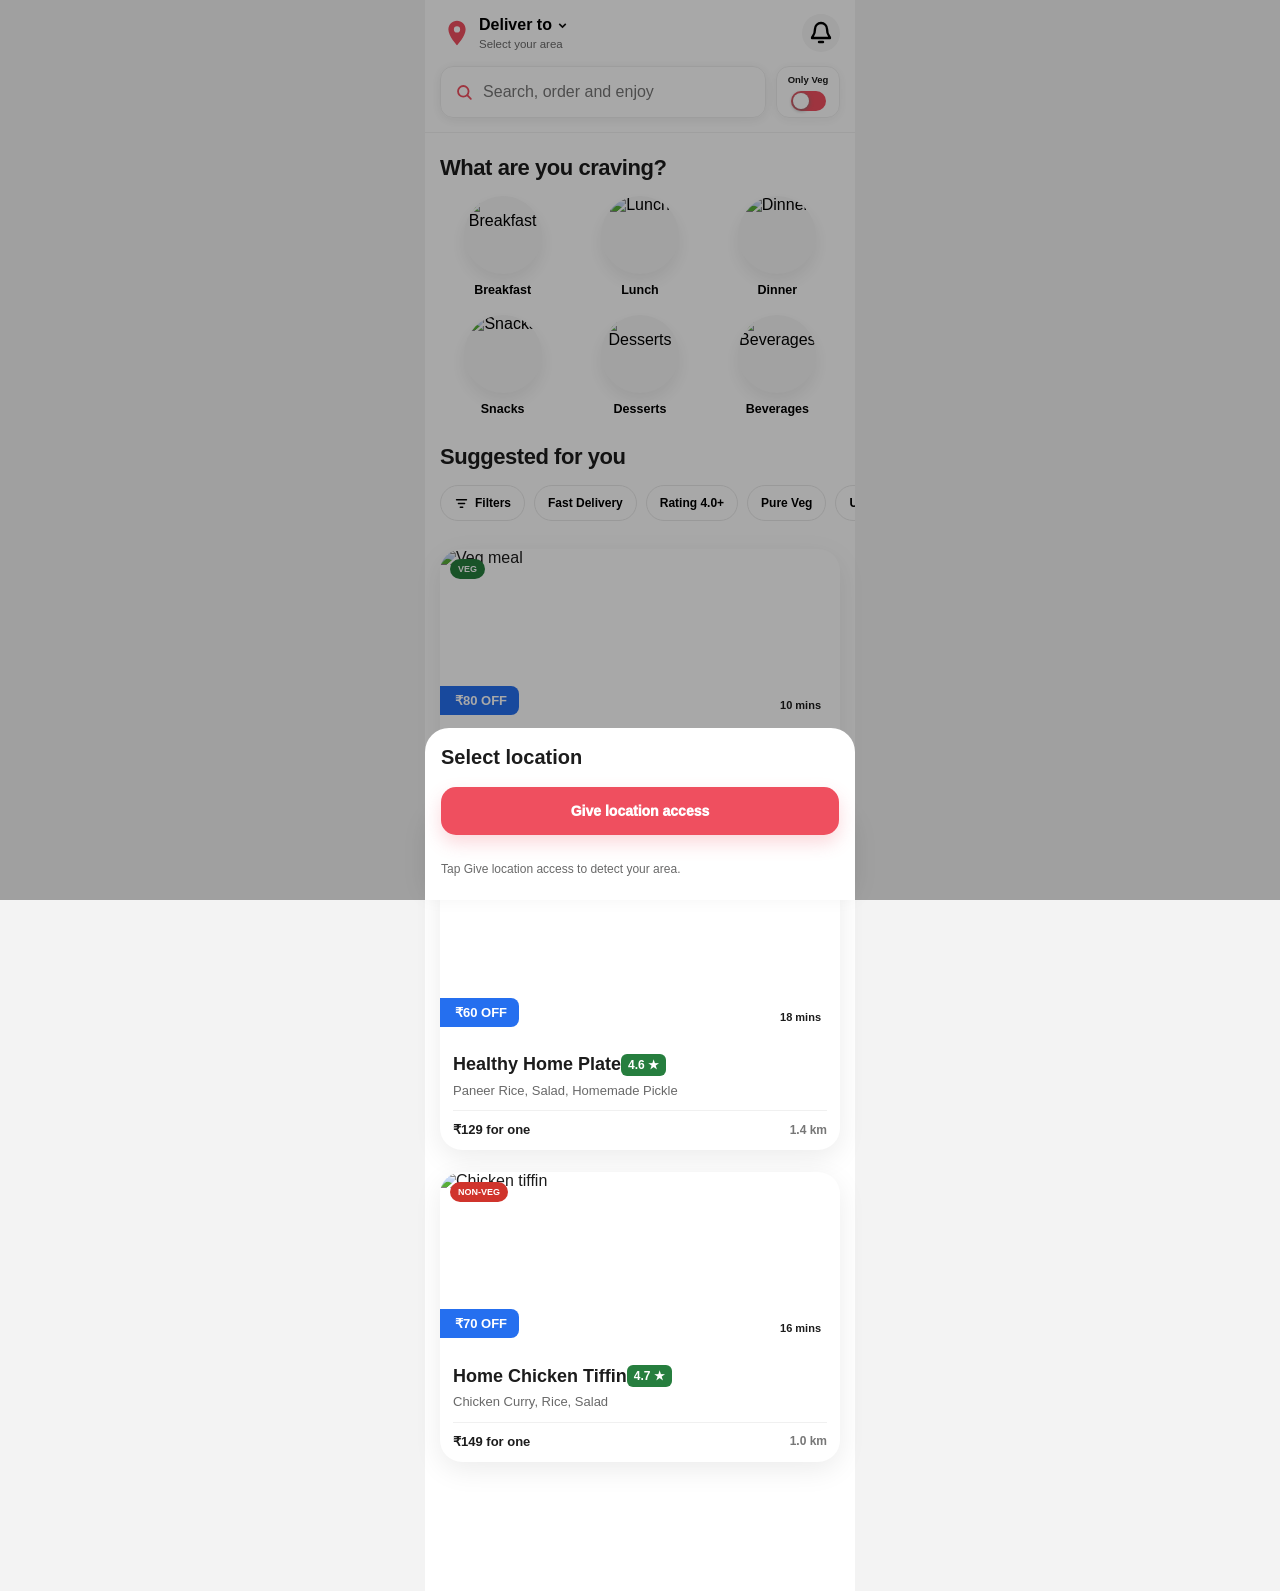
==== commit 75a6ee69: "Make suggested filters working" ====
--- a/index.html
+++ b/index.html
@@ -49,6 +49,7 @@
     .filter-row::-webkit-scrollbar{display:none}
     .filter-row.hide{display:none}
     .filter{height:36px;display:flex;align-items:center;gap:6px;padding:0 13px;border:1px solid #e8e8e8;border-radius:999px;background:#fff;font-size:12px;font-weight:600;white-space:nowrap}
+    .filter.active{border-color:#ef4f5f;background:#fff1f3;color:#ef4f5f;font-weight:850}
     .filter svg{width:15px;stroke-width:2.2}
     .restaurant-list{display:grid;gap:22px;padding:0 15px}
     .restaurant-card{overflow:hidden;border-radius:22px;background:#fff;box-shadow:0 8px 28px rgba(0,0,0,.08)}
@@ -151,8 +152,8 @@
     </header>
     <main>
       <section class="section"><div class="section-head"><h2 class="section-title" id="cravingTitle">What are you craving?</h2></div><div class="category-row"><button class="cat"><div class="cat-img"><img src="https://images.unsplash.com/photo-1528735602780-2552fd46c7af?auto=format&fit=crop&w=300&q=80" alt="Breakfast" /></div><div class="cat-name">Breakfast</div></button><button class="cat"><div class="cat-img"><img src="https://images.unsplash.com/photo-1585937421612-70a008356fbe?auto=format&fit=crop&w=300&q=80" alt="Lunch" /></div><div class="cat-name">Lunch</div></button><button class="cat"><div class="cat-img"><img src="https://images.unsplash.com/photo-1565557623262-b51c2513a641?auto=format&fit=crop&w=300&q=80" alt="Dinner" /></div><div class="cat-name">Dinner</div></button><button class="cat"><div class="cat-img"><img src="https://images.unsplash.com/photo-1601050690597-df0568f70950?auto=format&fit=crop&w=300&q=80" alt="Snacks" /></div><div class="cat-name">Snacks</div></button><button class="cat"><div class="cat-img"><img src="https://images.unsplash.com/photo-1551024506-0bccd828d307?auto=format&fit=crop&w=300&q=80" alt="Desserts" /></div><div class="cat-name">Desserts</div></button><button class="cat"><div class="cat-img"><img src="https://images.unsplash.com/photo-1497534446932-c925b458314e?auto=format&fit=crop&w=300&q=80" alt="Beverages" /></div><div class="cat-name">Beverages</div></button></div></section>
-      <section class="section"><div class="section-head"><h2 class="section-title" id="suggestedTitle">Suggested for you</h2></div><div class="filter-row" id="filterRow"><button class="filter"><svg viewBox="0 0 24 24"><path d="M4 6h16" /><path d="M7 12h10" /><path d="M10 18h4" /></svg><span>Filters</span></button><button class="filter">Rating 4.0+</button><button class="filter">Fast Delivery</button><button class="filter">Pure Veg</button><button class="filter">Under ₹120</button></div></section>
-      <section class="section"><div class="restaurant-list"><div class="unavailable-card" id="unavailableMsg"><h3>We are not there yet!</h3><p>Sorry, our services are currently unavailable at this location. We hope to serve you in the future.</p></div><article class="restaurant-card"><div class="food-img-wrap"><img class="food-img" src="https://images.unsplash.com/photo-1596797038530-2c107229654b?auto=format&fit=crop&w=900&q=80" alt="Veg meal" /><span class="food-type">VEG</span><span class="discount">₹80 OFF</span><span class="time">10 mins</span></div><div class="card-body"><div class="name-row"><h3 class="name">Maa Kitchen Homemade</h3><span class="rating">4.8 ★</span></div><p class="meta">North Indian, Thali, Roti Sabji</p><div class="card-foot"><span class="price">₹99 for one</span><span class="distance">0.7 km</span></div></div></article><article class="restaurant-card"><div class="food-img-wrap"><img class="food-img" src="https://images.unsplash.com/photo-1585937421612-70a008356fbe?auto=format&fit=crop&w=900&q=80" alt="Homemade plate" /><span class="food-type">VEG</span><span class="discount">₹60 OFF</span><span class="time">18 mins</span></div><div class="card-body"><div class="name-row"><h3 class="name">Healthy Home Plate</h3><span class="rating">4.6 ★</span></div><p class="meta">Paneer Rice, Salad, Homemade Pickle</p><div class="card-foot"><span class="price">₹129 for one</span><span class="distance">1.4 km</span></div></div></article><article class="restaurant-card"><div class="food-img-wrap"><img class="food-img" src="https://images.unsplash.com/photo-1604908176997-125f25cc6f3d?auto=format&fit=crop&w=900&q=80" alt="Chicken tiffin" /><span class="food-type nonveg">NON-VEG</span><span class="discount">₹70 OFF</span><span class="time">16 mins</span></div><div class="card-body"><div class="name-row"><h3 class="name">Home Chicken Tiffin</h3><span class="rating">4.7 ★</span></div><p class="meta">Chicken Curry, Rice, Salad</p><div class="card-foot"><span class="price">₹149 for one</span><span class="distance">1.0 km</span></div></div></article></div></section>
+      <section class="section"><div class="section-head"><h2 class="section-title" id="suggestedTitle">Suggested for you</h2></div><div class="filter-row" id="filterRow"><button class="filter" data-filter="clear"><svg viewBox="0 0 24 24"><path d="M4 6h16" /><path d="M7 12h10" /><path d="M10 18h4" /></svg><span>Filters</span></button><button class="filter" data-filter="fast">Fast Delivery</button><button class="filter" data-filter="rating">Rating 4.0+</button><button class="filter" data-filter="veg">Pure Veg</button><button class="filter" data-filter="price">Under ₹150</button></div></section>
+      <section class="section"><div class="restaurant-list"><div class="unavailable-card" id="unavailableMsg"><h3>We are not there yet!</h3><p>Sorry, our services are currently unavailable at this location. We hope to serve you in the future.</p></div><article class="restaurant-card" data-veg="true" data-rating="4.8" data-time="10" data-price="99"><div class="food-img-wrap"><img class="food-img" src="https://images.unsplash.com/photo-1596797038530-2c107229654b?auto=format&fit=crop&w=900&q=80" alt="Veg meal" /><span class="food-type">VEG</span><span class="discount">₹80 OFF</span><span class="time">10 mins</span></div><div class="card-body"><div class="name-row"><h3 class="name">Maa Kitchen Homemade</h3><span class="rating">4.8 ★</span></div><p class="meta">North Indian, Thali, Roti Sabji</p><div class="card-foot"><span class="price">₹99 for one</span><span class="distance">0.7 km</span></div></div></article><article class="restaurant-card" data-veg="true" data-rating="4.6" data-time="18" data-price="129"><div class="food-img-wrap"><img class="food-img" src="https://images.unsplash.com/photo-1585937421612-70a008356fbe?auto=format&fit=crop&w=900&q=80" alt="Homemade plate" /><span class="food-type">VEG</span><span class="discount">₹60 OFF</span><span class="time">18 mins</span></div><div class="card-body"><div class="name-row"><h3 class="name">Healthy Home Plate</h3><span class="rating">4.6 ★</span></div><p class="meta">Paneer Rice, Salad, Homemade Pickle</p><div class="card-foot"><span class="price">₹129 for one</span><span class="distance">1.4 km</span></div></div></article><article class="restaurant-card" data-veg="false" data-rating="4.7" data-time="16" data-price="149"><div class="food-img-wrap"><img class="food-img" src="https://images.unsplash.com/photo-1604908176997-125f25cc6f3d?auto=format&fit=crop&w=900&q=80" alt="Chicken tiffin" /><span class="food-type nonveg">NON-VEG</span><span class="discount">₹70 OFF</span><span class="time">16 mins</span></div><div class="card-body"><div class="name-row"><h3 class="name">Home Chicken Tiffin</h3><span class="rating">4.7 ★</span></div><p class="meta">Chicken Curry, Rice, Salad</p><div class="card-foot"><span class="price">₹149 for one</span><span class="distance">1.0 km</span></div></div></article></div></section>
     </main>
     <nav class="bottom-nav"><button class="nav-item active" id="homeBtn"><svg viewBox="0 0 24 24"><path d="M3 11l9-8 9 8" /><path d="M5 10v10h14V10" /></svg><span>Home</span></button><button class="nav-item" id="ordersBtn"><svg viewBox="0 0 24 24"><path d="M6 3h12v18l-3-2-3 2-3-2-3 2V3z" /><path d="M9 8h6" /><path d="M9 12h6" /><path d="M9 16h4" /></svg><span>Orders</span></button><button class="nav-item" id="cartBtn"><svg viewBox="0 0 24 24"><path d="M6 6h15l-2 8H8L6 6z" /><path d="M6 6 5 3H2" /><circle cx="9" cy="20" r="1.5" /><circle cx="18" cy="20" r="1.5" /></svg><span>Cart</span></button><button class="nav-item" id="subscriptionBtn"><svg viewBox="0 0 24 24"><path d="M6 4h12v16l-6-3-6 3V4z" /></svg><span>Subscription</span></button><button class="nav-item" id="profileBtn"><svg viewBox="0 0 24 24"><path d="M12 12c2.6 0 4.6-2 4.6-4.6S14.6 2.8 12 2.8 7.4 4.8 7.4 7.4 9.4 12 12 12z" /><path d="M4.6 20.2V19c0-3.1 4.2-4.8 7.4-4.8s7.4 1.7 7.4 4.8v1.2" /></svg><span>Profile</span></button></nav>
   </div>
@@ -169,7 +170,8 @@
   <script>
     const sheet=document.getElementById('locationSheet'),locationBtn=document.getElementById('locationBtn'),closeLocation=document.getElementById('closeLocation'),allowLocationBtn=document.getElementById('allowLocationBtn'),statusBox=document.getElementById('locationStatus'),homeLocationText=document.getElementById('homeLocationText'),manualAddressBox=document.getElementById('manualAddressBox'),detectedLocationBox=document.getElementById('detectedLocationBox'),detectedLocationText=document.getElementById('detectedLocationText'),houseInput=document.getElementById('houseInput'),streetInput=document.getElementById('streetInput'),saveAddress=document.getElementById('saveAddress'),searchInput=document.getElementById('searchInput'),vegToggle=document.getElementById('vegToggle'),unavailableMsg=document.getElementById('unavailableMsg'),filterRow=document.getElementById('filterRow'),notificationBtn=document.getElementById('notificationBtn'),homeBtn=document.getElementById('homeBtn'),ordersBtn=document.getElementById('ordersBtn'),cartBtn=document.getElementById('cartBtn'),subscriptionBtn=document.getElementById('subscriptionBtn'),profileBtn=document.getElementById('profileBtn'),profileBack=document.getElementById('profileBack'),profileHelpBtn=document.getElementById('profileHelpBtn'),profileLogoutBtn=document.getElementById('profileLogoutBtn'),profileNameInput=document.getElementById('profileNameInput'),profilePhoneInput=document.getElementById('profilePhoneInput'),profileEmailInput=document.getElementById('profileEmailInput'),profileSaveBtn=document.getElementById('profileSaveBtn'),profileLanguageBtn=document.getElementById('profileLanguageBtn'),profileLanguageSheet=document.getElementById('profileLanguageSheet'),profileLanguageClose=document.getElementById('profileLanguageClose'),profileLanguageText=document.getElementById('profileLanguageText'),profileLanguageChoices=document.querySelectorAll('.profile-language-choice');
     const serviceAreas=['patna','siwan','alipurduar'];let baseLocation='',isDetecting=false,locationUnavailable=false,profileDetailsLocked=false,profileSelectedLanguage='English';
-    const lang={English:{deliverTo:'Deliver to',selectArea:'Select your area',search:'Search, order and enjoy',onlyVeg:'Only Veg',craving:'What are you craving?',suggested:'Suggested for you',cats:['Breakfast','Lunch','Dinner','Snacks','Desserts','Beverages'],filters:['Filters','Rating 4.0+','Fast Delivery','Pure Veg','Under ₹120'],unavailableTitle:'We are not there yet!',unavailableText:'Sorry, our services are currently unavailable at this location. We hope to serve you in the future.',nav:['Home','Orders','Cart','Subscription','Profile'],selectLocation:'Select location',giveAccess:'Give location access',detected:'Detected location',addExact:'Add exact address',house:'House / Flat / Floor',street:'Street / Area / Landmark',saveAddress:'Save address',tap:'Tap Give location access to detect your area.',detecting:'Detecting your location...',detectedMsg:'Location detected. Add house/flat/floor and street/area.',permission:'Location permission is required. Tap Give location access.',unsupported:'Location is not supported on this device.',addHouse:'Please add house/flat or street/area.',savedAddress:'Exact address added for this visit.',notifications:'Notifications',noNotification:'No notification yet!',orders:'Orders',noOrders:'No orders yet!',cart:'Cart',cartEmpty:'Cart is empty',subscription:'Subscription',comingSoon:'Coming soon',profile:'Profile',personal:'Personal Details',fullName:'Full Name',namePh:'Enter your name',phone:'Phone Number',phonePh:'Add phone number',email:'Email',emailPh:'Add email address',saveDetails:'Save Details',editDetails:'Edit Details',language:'Language',languageValue:'English',help:'Help & Support',helpText:'Report issue or contact Nutritilious',logout:'Logout',chooseLang:'Choose your language',langNames:{English:'English',Hindi:'Hindi'}},Hindi:{deliverTo:'डिलीवर करें',selectArea:'अपना क्षेत्र चुनें',search:'सर्च करें, ऑर्डर करें और आनंद लें',onlyVeg:'केवल वेज',craving:'आप क्या खाना चाहेंगे?',suggested:'आपके लिए सुझाव',cats:['नाश्ता','लंच','डिनर','स्नैक्स','मिठाई','पेय'],filters:['फ़िल्टर','रेटिंग 4.0+','फास्ट डिलीवरी','शुद्ध वेज','₹120 से कम'],unavailableTitle:'हम अभी यहां उपलब्ध नहीं हैं!',unavailableText:'माफ़ करें, हमारी सेवा अभी इस लोकेशन पर उपलब्ध नहीं है। हम भविष्य में आपकी सेवा करना चाहेंगे।',nav:['होम','ऑर्डर','कार्ट','सब्सक्रिप्शन','प्रोफाइल'],selectLocation:'लोकेशन चुनें',giveAccess:'लोकेशन एक्सेस दें',detected:'मिली हुई लोकेशन',addExact:'सटीक पता जोड़ें',house:'घर / फ्लैट / फ्लोर',street:'गली / एरिया / लैंडमार्क',saveAddress:'पता सेव करें',tap:'अपना एरिया detect करने के लिए लोकेशन एक्सेस दें।',detecting:'आपकी लोकेशन detect हो रही है...',detectedMsg:'लोकेशन मिल गई। घर/फ्लैट/फ्लोर और गली/एरिया जोड़ें।',permission:'लोकेशन एक्सेस जरूरी है। लोकेशन एक्सेस दें पर टैप करें।',unsupported:'इस डिवाइस पर लोकेशन सपोर्ट नहीं है।',addHouse:'कृपया घर/फ्लैट या गली/एरिया जोड़ें।',savedAddress:'इस विजिट के लिए सटीक पता जुड़ गया।',notifications:'नोटिफिकेशन',noNotification:'अभी कोई नोटिफिकेशन नहीं!',orders:'ऑर्डर',noOrders:'अभी कोई ऑर्डर नहीं!',cart:'कार्ट',cartEmpty:'कार्ट खाली है',subscription:'सब्सक्रिप्शन',comingSoon:'जल्द आ रहा है',profile:'प्रोफाइल',personal:'पर्सनल डिटेल्स',fullName:'पूरा नाम',namePh:'अपना नाम डालें',phone:'फोन नंबर',phonePh:'फोन नंबर जोड़ें',email:'ईमेल',emailPh:'ईमेल एड्रेस जोड़ें',saveDetails:'डिटेल्स सेव करें',editDetails:'डिटेल्स एडिट करें',language:'भाषा',languageValue:'हिंदी',help:'हेल्प और सपोर्ट',helpText:'समस्या रिपोर्ट करें या Nutritilious से संपर्क करें',logout:'लॉगआउट',chooseLang:'अपनी भाषा चुनें',langNames:{English:'अंग्रेज़ी',Hindi:'हिंदी'}}};
+    const activeFilters={fast:false,rating:false,veg:false,price:false};
+    const lang={English:{deliverTo:'Deliver to',selectArea:'Select your area',search:'Search, order and enjoy',onlyVeg:'Only Veg',craving:'What are you craving?',suggested:'Suggested for you',cats:['Breakfast','Lunch','Dinner','Snacks','Desserts','Beverages'],filters:['Filters','Fast Delivery','Rating 4.0+','Pure Veg','Under ₹150'],unavailableTitle:'We are not there yet!',unavailableText:'Sorry, our services are currently unavailable at this location. We hope to serve you in the future.',nav:['Home','Orders','Cart','Subscription','Profile'],selectLocation:'Select location',giveAccess:'Give location access',detected:'Detected location',addExact:'Add exact address',house:'House / Flat / Floor',street:'Street / Area / Landmark',saveAddress:'Save address',tap:'Tap Give location access to detect your area.',detecting:'Detecting your location...',detectedMsg:'Location detected. Add house/flat/floor and street/area.',permission:'Location permission is required. Tap Give location access.',unsupported:'Location is not supported on this device.',addHouse:'Please add house/flat or street/area.',savedAddress:'Exact address added for this visit.',notifications:'Notifications',noNotification:'No notification yet!',orders:'Orders',noOrders:'No orders yet!',cart:'Cart',cartEmpty:'Cart is empty',subscription:'Subscription',comingSoon:'Coming soon',profile:'Profile',personal:'Personal Details',fullName:'Full Name',namePh:'Enter your name',phone:'Phone Number',phonePh:'Add phone number',email:'Email',emailPh:'Add email address',saveDetails:'Save Details',editDetails:'Edit Details',language:'Language',languageValue:'English',help:'Help & Support',helpText:'Report issue or contact Nutritilious',logout:'Logout',chooseLang:'Choose your language',langNames:{English:'English',Hindi:'Hindi'}},Hindi:{deliverTo:'डिलीवर करें',selectArea:'अपना क्षेत्र चुनें',search:'सर्च करें, ऑर्डर करें और आनंद लें',onlyVeg:'केवल वेज',craving:'आप क्या खाना चाहेंगे?',suggested:'आपके लिए सुझाव',cats:['नाश्ता','लंच','डिनर','स्नैक्स','मिठाई','पेय'],filters:['फ़िल्टर','फास्ट डिलीवरी','रेटिंग 4.0+','शुद्ध वेज','₹150 से कम'],unavailableTitle:'हम अभी यहां उपलब्ध नहीं हैं!',unavailableText:'माफ़ करें, हमारी सेवा अभी इस लोकेशन पर उपलब्ध नहीं है। हम भविष्य में आपकी सेवा करना चाहेंगे।',nav:['होम','ऑर्डर','कार्ट','सब्सक्रिप्शन','प्रोफाइल'],selectLocation:'लोकेशन चुनें',giveAccess:'लोकेशन एक्सेस दें',detected:'मिली हुई लोकेशन',addExact:'सटीक पता जोड़ें',house:'घर / फ्लैट / फ्लोर',street:'गली / एरिया / लैंडमार्क',saveAddress:'पता सेव करें',tap:'अपना एरिया detect करने के लिए लोकेशन एक्सेस दें।',detecting:'आपकी लोकेशन detect हो रही है...',detectedMsg:'लोकेशन मिल गई। घर/फ्लैट/फ्लोर और गली/एरिया जोड़ें।',permission:'लोकेशन एक्सेस जरूरी है। लोकेशन एक्सेस दें पर टैप करें।',unsupported:'इस डिवाइस पर लोकेशन सपोर्ट नहीं है।',addHouse:'कृपया घर/फ्लैट या गली/एरिया जोड़ें।',savedAddress:'इस विजिट के लिए सटीक पता जुड़ गया।',notifications:'नोटिफिकेशन',noNotification:'अभी कोई नोटिफिकेशन नहीं!',orders:'ऑर्डर',noOrders:'अभी कोई ऑर्डर नहीं!',cart:'कार्ट',cartEmpty:'कार्ट खाली है',subscription:'सब्सक्रिप्शन',comingSoon:'जल्द आ रहा है',profile:'प्रोफाइल',personal:'पर्सनल डिटेल्स',fullName:'पूरा नाम',namePh:'अपना नाम डालें',phone:'फोन नंबर',phonePh:'फोन नंबर जोड़ें',email:'ईमेल',emailPh:'ईमेल एड्रेस जोड़ें',saveDetails:'डिटेल्स सेव करें',editDetails:'डिटेल्स एडिट करें',language:'भाषा',languageValue:'हिंदी',help:'हेल्प और सपोर्ट',helpText:'समस्या रिपोर्ट करें या Nutritilious से संपर्क करें',logout:'लॉगआउट',chooseLang:'अपनी भाषा चुनें',langNames:{English:'अंग्रेज़ी',Hindi:'हिंदी'}}};
     function L(key){return(lang[profileSelectedLanguage]||lang.English)[key]}
     function setText(selector,value){const el=document.querySelector(selector);if(el)el.textContent=value}
     function setList(selector,values){document.querySelectorAll(selector).forEach((el,i)=>{if(values[i])el.textContent=values[i]})}
@@ -183,8 +185,10 @@
     function showAccessButton(){allowLocationBtn.classList.remove('hidden')}
     function hideAccessButton(){allowLocationBtn.classList.add('hidden')}
     function resetLocationStatusColor(){statusBox.style.color='#696969'}
+    function updateFilterChips(){document.querySelectorAll('.filter[data-filter]').forEach(chip=>{const key=chip.dataset.filter;chip.classList.toggle('active',key!=='clear'&&Boolean(activeFilters[key]))})}
     function setLocationName(name){homeLocationText.textContent=name;localStorage.setItem('nutritiliousLiveLocation',name);locationUnavailable=!serviceAreas.some(area=>name.toLowerCase().includes(area));applyFilters()}
-    function applyFilters(){const q=searchInput.value.trim().toLowerCase();unavailableMsg.classList.toggle('show',locationUnavailable);filterRow.classList.toggle('hide',locationUnavailable);document.querySelectorAll('.restaurant-card').forEach(card=>{if(locationUnavailable){card.style.display='none';return}const nonVeg=card.querySelector('.food-type.nonveg'),text=card.innerText.toLowerCase(),showVeg=!(vegToggle.checked&&nonVeg),showSearch=!q||text.includes(q);card.style.display=showVeg&&showSearch?'':'none'})}
+    function applyFilters(){const q=searchInput.value.trim().toLowerCase();unavailableMsg.classList.toggle('show',locationUnavailable);filterRow.classList.toggle('hide',locationUnavailable);document.querySelectorAll('.restaurant-card').forEach(card=>{if(locationUnavailable){card.style.display='none';return}const text=card.innerText.toLowerCase(),isVeg=card.dataset.veg==='true',rating=Number(card.dataset.rating||0),time=Number(card.dataset.time||999),price=Number(card.dataset.price||9999),showSearch=!q||text.includes(q),showVeg=!(vegToggle.checked||activeFilters.veg)||isVeg,showFast=!activeFilters.fast||time<=15,showRating=!activeFilters.rating||rating>=4,showPrice=!activeFilters.price||price<=150;card.style.display=showSearch&&showVeg&&showFast&&showRating&&showPrice?'':'none'});updateFilterChips()}
+    function clearAllFilters(){Object.keys(activeFilters).forEach(key=>activeFilters[key]=false);vegToggle.checked=false;applyFilters()}
     function formatNominatimAddress(data){const a=data.address||{},street=cleanAddress([a.house_number,a.road||a.pedestrian||a.footway||a.path]),landmark=a.amenity||a.building||a.shop||a.office,area=a.neighbourhood||a.suburb||a.quarter||a.residential||a.locality||a.city_district,city=a.city||a.town||a.village||a.municipality||a.county,state=a.state||a.region,pin=a.postcode,name=cleanAddress([street,landmark,area,city,state,pin]);return name||String(data.display_name||'').split(',').slice(0,6).join(', ')}
     function formatBigDataAddress(data){return cleanAddress([data.locality,data.city,data.principalSubdivision,data.postcode])}
     async function reverseGeocode(lat,lon){localStorage.setItem('nutritiliousLatitude',String(lat));localStorage.setItem('nutritiliousLongitude',String(lon));try{const r=await fetch(`https://nominatim.openstreetmap.org/reverse?format=jsonv2&addressdetails=1&zoom=18&lat=${lat}&lon=${lon}&accept-language=en`);if(r.ok){const n=formatNominatimAddress(await r.json());if(n)return n}}catch(e){}try{const r=await fetch(`https://api.bigdatacloud.net/data/reverse-geocode-client?latitude=${lat}&longitude=${lon}&localityLanguage=en`);if(r.ok){const n=formatBigDataAddress(await r.json());if(n)return n}}catch(e){}return`${lat.toFixed(5)}, ${lon.toFixed(5)}`}
@@ -206,7 +210,7 @@
     const savedLocation=localStorage.getItem('nutritiliousLiveLocation');if(savedLocation){baseLocation=savedLocation;setLocationName(savedLocation)}else setTimeout(openLocationSheet,500);
     const savedHouse=localStorage.getItem('nutritiliousHouse'),savedStreet=localStorage.getItem('nutritiliousStreet');if(savedHouse)houseInput.value=savedHouse;if(savedStreet)streetInput.value=savedStreet;
     profileNameInput.value=getProfileValue('Name');profilePhoneInput.value=getProfileValue('Phone');profileEmailInput.value=getProfileValue('Email');setProfileDetailsLocked(Boolean(profileNameInput.value||profilePhoneInput.value||profileEmailInput.value));
-    locationBtn.onclick=openLocationSheet;allowLocationBtn.onclick=startLiveLocation;closeLocation.onclick=()=>sheet.classList.remove('show');sheet.onclick=e=>{if(e.target===sheet)sheet.classList.remove('show')};saveAddress.onclick=saveManualFullAddress;vegToggle.onchange=applyFilters;searchInput.oninput=applyFilters;notificationBtn.onclick=()=>document.getElementById('notificationPage').classList.add('show');homeBtn.onclick=()=>{document.querySelectorAll('.notification-page').forEach(p=>p.classList.remove('show'));setActive(homeBtn);window.scrollTo({top:0,behavior:'smooth'})};ordersBtn.onclick=()=>openPage('ordersPage',ordersBtn);cartBtn.onclick=()=>openPage('cartPage',cartBtn);subscriptionBtn.onclick=()=>openPage('subscriptionPage',subscriptionBtn);profileBtn.onclick=()=>openPage('profilePage',profileBtn);profileBack.onclick=()=>closePage('profilePage');document.querySelectorAll('[data-close]').forEach(btn=>btn.onclick=()=>closePage(btn.dataset.close));profileHelpBtn.onclick=()=>{window.location.href='help-support.html'};profileLogoutBtn.onclick=logout;profileSaveBtn.onclick=()=>{if(profileDetailsLocked){setProfileDetailsLocked(false);return}setProfileValue('Name',profileNameInput.value.trim());setProfileValue('Phone',profilePhoneInput.value.trim());setProfileValue('Email',profileEmailInput.value.trim());setProfileDetailsLocked(true)};profileLanguageBtn.onclick=()=>profileLanguageSheet.classList.add('show');profileLanguageClose.onclick=()=>profileLanguageSheet.classList.remove('show');profileLanguageSheet.onclick=e=>{if(e.target===profileLanguageSheet)profileLanguageSheet.classList.remove('show')};profileLanguageChoices.forEach(choice=>choice.onclick=()=>{setProfileLanguage(choice.dataset.language);profileLanguageSheet.classList.remove('show')});
+    locationBtn.onclick=openLocationSheet;allowLocationBtn.onclick=startLiveLocation;closeLocation.onclick=()=>sheet.classList.remove('show');sheet.onclick=e=>{if(e.target===sheet)sheet.classList.remove('show')};saveAddress.onclick=saveManualFullAddress;vegToggle.onchange=()=>{activeFilters.veg=vegToggle.checked;applyFilters()};searchInput.oninput=applyFilters;document.querySelectorAll('.filter[data-filter]').forEach(chip=>{chip.onclick=()=>{const key=chip.dataset.filter;if(key==='clear'){clearAllFilters();return}activeFilters[key]=!activeFilters[key];if(key==='veg')vegToggle.checked=activeFilters.veg;applyFilters()}});notificationBtn.onclick=()=>document.getElementById('notificationPage').classList.add('show');homeBtn.onclick=()=>{document.querySelectorAll('.notification-page').forEach(p=>p.classList.remove('show'));setActive(homeBtn);window.scrollTo({top:0,behavior:'smooth'})};ordersBtn.onclick=()=>openPage('ordersPage',ordersBtn);cartBtn.onclick=()=>openPage('cartPage',cartBtn);subscriptionBtn.onclick=()=>openPage('subscriptionPage',subscriptionBtn);profileBtn.onclick=()=>openPage('profilePage',profileBtn);profileBack.onclick=()=>closePage('profilePage');document.querySelectorAll('[data-close]').forEach(btn=>btn.onclick=()=>closePage(btn.dataset.close));profileHelpBtn.onclick=()=>{window.location.href='help-support.html'};profileLogoutBtn.onclick=logout;profileSaveBtn.onclick=()=>{if(profileDetailsLocked){setProfileDetailsLocked(false);return}setProfileValue('Name',profileNameInput.value.trim());setProfileValue('Phone',profilePhoneInput.value.trim());setProfileValue('Email',profileEmailInput.value.trim());setProfileDetailsLocked(true)};profileLanguageBtn.onclick=()=>profileLanguageSheet.classList.add('show');profileLanguageClose.onclick=()=>profileLanguageSheet.classList.remove('show');profileLanguageSheet.onclick=e=>{if(e.target===profileLanguageSheet)profileLanguageSheet.classList.remove('show')};profileLanguageChoices.forEach(choice=>choice.onclick=()=>{setProfileLanguage(choice.dataset.language);profileLanguageSheet.classList.remove('show')});
   </script>
 </body>
 </html>
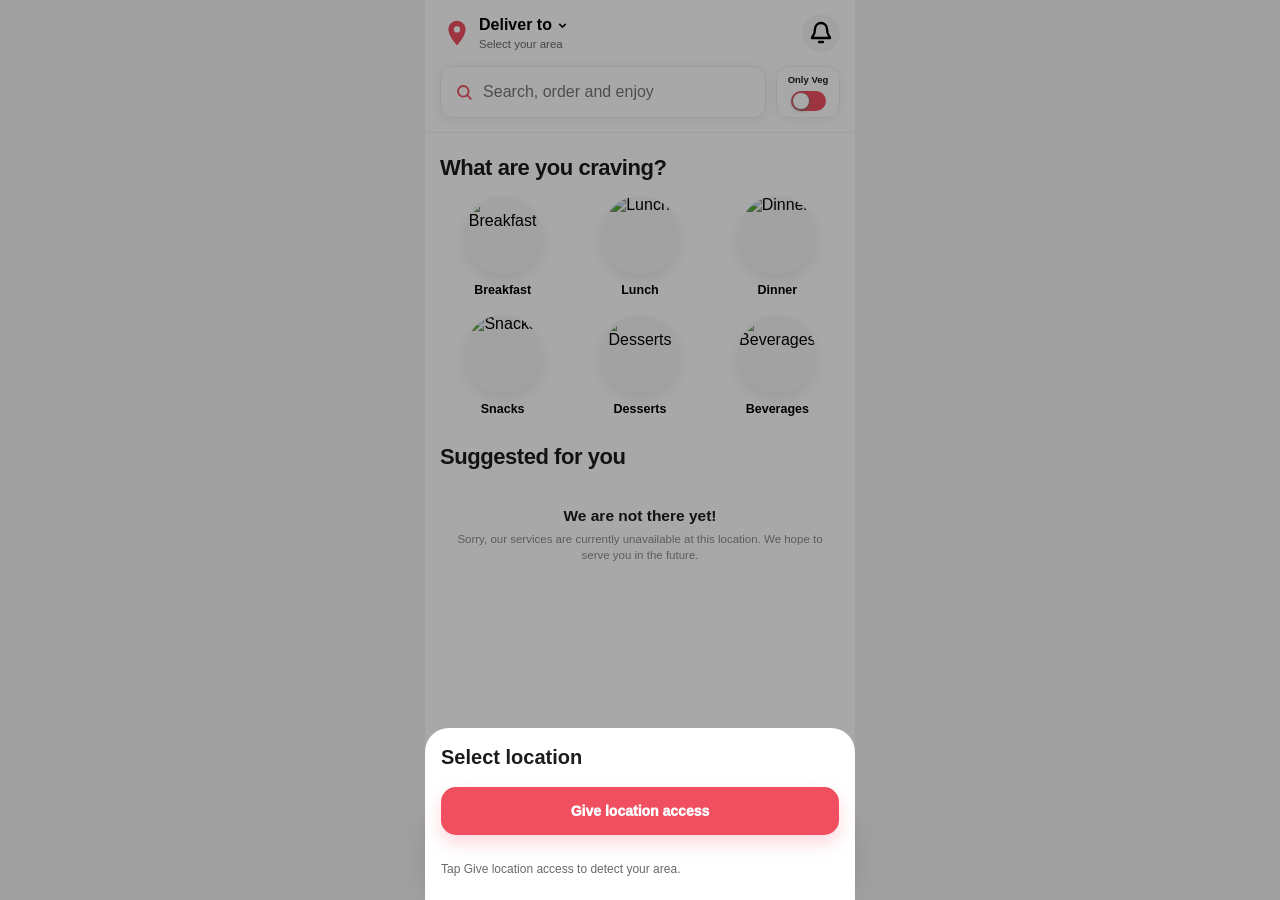
==== commit 047ce551: "Remove demo food and load approved backend food" ====
--- a/index.html
+++ b/index.html
@@ -74,12 +74,12 @@
     .nav-item{display:flex;flex-direction:column;align-items:center;justify-content:center;gap:4px;color:#777;font-size:10px;font-weight:700}
     .nav-item.active{color:#ef4f5f;background:#fff1f3;border-radius:16px}
     .nav-item svg{width:22px;height:22px;stroke-width:2.3}
-    .location-sheet,.profile-language-sheet{position:fixed;inset:0;z-index:300;display:none;align-items:flex-end;justify-content:center;background:rgba(0,0,0,.34)}
-    .location-sheet.show,.profile-language-sheet.show{display:flex}
-    .location-panel,.profile-language-panel{width:100%;max-width:430px;padding:18px 16px 22px;border-radius:24px 24px 0 0;background:#fff}
-    .location-panel-head,.profile-language-head{display:flex;justify-content:space-between;align-items:center;margin-bottom:14px}
-    .location-panel-title,.profile-language-head h2{font-size:20px;font-weight:900}
-    .location-close,.profile-language-close{width:34px;height:34px;border-radius:50%;background:#f5f5f5;font-size:22px}
+    .location-sheet,.profile-language-sheet,.filter-sheet{position:fixed;inset:0;z-index:300;display:none;align-items:flex-end;justify-content:center;background:rgba(0,0,0,.34)}
+    .location-sheet.show,.profile-language-sheet.show,.filter-sheet.show{display:flex}
+    .location-panel,.profile-language-panel,.filter-panel{width:100%;max-width:430px;padding:18px 16px 22px;border-radius:24px 24px 0 0;background:#fff}
+    .location-panel-head,.profile-language-head,.filter-panel-head{display:flex;justify-content:space-between;align-items:center;margin-bottom:14px}
+    .location-panel-title,.profile-language-head h2,.filter-panel-title{font-size:20px;font-weight:900}
+    .location-close,.profile-language-close,.filter-close{width:34px;height:34px;border-radius:50%;background:#f5f5f5;font-size:22px}
     .location-close{display:none}
     .location-access-btn{width:100%;height:48px;margin:4px 0 14px;border-radius:15px;background:#ef4f5f;color:#fff;font-size:14px;font-weight:950;box-shadow:0 8px 18px rgba(239,79,95,.22)}
     .location-access-btn.hidden{display:none}
@@ -92,6 +92,15 @@
     .address-input{width:100%;height:45px;margin-top:8px;padding:0 12px;border:1px solid #e8e8e8;border-radius:12px;background:#fff;font-size:13px}
     .save-address-btn{width:100%;height:46px;margin-top:10px;border-radius:13px;background:#1c1c1c;color:#fff;font-size:14px;font-weight:900}
     .location-status{margin-top:12px;color:#696969;font-size:12px;line-height:1.4}
+    .filter-panel{max-height:88vh;overflow-y:auto}
+    .filter-group{margin-top:16px}
+    .filter-group-title{font-size:13px;font-weight:950;color:#222;margin-bottom:10px}
+    .filter-options{display:flex;flex-wrap:wrap;gap:9px}
+    .filter-option{height:36px;padding:0 13px;border:1px solid #e8e8e8;border-radius:999px;background:#fff;color:#333;font-size:12px;font-weight:750}
+    .filter-option.active{border-color:#ef4f5f;background:#fff1f3;color:#ef4f5f}
+    .filter-actions{display:flex;gap:10px;margin-top:18px}
+    .filter-reset,.filter-apply{height:44px;flex:1;border-radius:14px;font-size:14px;font-weight:950}
+    .filter-reset{background:#f5f5f5;color:#111}.filter-apply{background:#ef4f5f;color:#fff}
     .notification-page{position:fixed;inset:0;z-index:210;display:none;background:#fff}
     .notification-page.show{display:block}
     .notification-screen{max-width:430px;min-height:100vh;margin:auto;padding:16px;background:#fff}
@@ -152,12 +161,13 @@
     </header>
     <main>
       <section class="section"><div class="section-head"><h2 class="section-title" id="cravingTitle">What are you craving?</h2></div><div class="category-row"><button class="cat"><div class="cat-img"><img src="https://images.unsplash.com/photo-1528735602780-2552fd46c7af?auto=format&fit=crop&w=300&q=80" alt="Breakfast" /></div><div class="cat-name">Breakfast</div></button><button class="cat"><div class="cat-img"><img src="https://images.unsplash.com/photo-1585937421612-70a008356fbe?auto=format&fit=crop&w=300&q=80" alt="Lunch" /></div><div class="cat-name">Lunch</div></button><button class="cat"><div class="cat-img"><img src="https://images.unsplash.com/photo-1565557623262-b51c2513a641?auto=format&fit=crop&w=300&q=80" alt="Dinner" /></div><div class="cat-name">Dinner</div></button><button class="cat"><div class="cat-img"><img src="https://images.unsplash.com/photo-1601050690597-df0568f70950?auto=format&fit=crop&w=300&q=80" alt="Snacks" /></div><div class="cat-name">Snacks</div></button><button class="cat"><div class="cat-img"><img src="https://images.unsplash.com/photo-1551024506-0bccd828d307?auto=format&fit=crop&w=300&q=80" alt="Desserts" /></div><div class="cat-name">Desserts</div></button><button class="cat"><div class="cat-img"><img src="https://images.unsplash.com/photo-1497534446932-c925b458314e?auto=format&fit=crop&w=300&q=80" alt="Beverages" /></div><div class="cat-name">Beverages</div></button></div></section>
-      <section class="section"><div class="section-head"><h2 class="section-title" id="suggestedTitle">Suggested for you</h2></div><div class="filter-row" id="filterRow"><button class="filter" data-filter="clear"><svg viewBox="0 0 24 24"><path d="M4 6h16" /><path d="M7 12h10" /><path d="M10 18h4" /></svg><span>Filters</span></button><button class="filter" data-filter="fast">Fast Delivery</button><button class="filter" data-filter="rating">Rating 4.0+</button><button class="filter" data-filter="veg">Pure Veg</button><button class="filter" data-filter="price">Under ₹150</button></div></section>
-      <section class="section"><div class="restaurant-list"><div class="unavailable-card" id="unavailableMsg"><h3>We are not there yet!</h3><p>Sorry, our services are currently unavailable at this location. We hope to serve you in the future.</p></div><article class="restaurant-card" data-veg="true" data-rating="4.8" data-time="10" data-price="99"><div class="food-img-wrap"><img class="food-img" src="https://images.unsplash.com/photo-1596797038530-2c107229654b?auto=format&fit=crop&w=900&q=80" alt="Veg meal" /><span class="food-type">VEG</span><span class="discount">₹80 OFF</span><span class="time">10 mins</span></div><div class="card-body"><div class="name-row"><h3 class="name">Maa Kitchen Homemade</h3><span class="rating">4.8 ★</span></div><p class="meta">North Indian, Thali, Roti Sabji</p><div class="card-foot"><span class="price">₹99 for one</span><span class="distance">0.7 km</span></div></div></article><article class="restaurant-card" data-veg="true" data-rating="4.6" data-time="18" data-price="129"><div class="food-img-wrap"><img class="food-img" src="https://images.unsplash.com/photo-1585937421612-70a008356fbe?auto=format&fit=crop&w=900&q=80" alt="Homemade plate" /><span class="food-type">VEG</span><span class="discount">₹60 OFF</span><span class="time">18 mins</span></div><div class="card-body"><div class="name-row"><h3 class="name">Healthy Home Plate</h3><span class="rating">4.6 ★</span></div><p class="meta">Paneer Rice, Salad, Homemade Pickle</p><div class="card-foot"><span class="price">₹129 for one</span><span class="distance">1.4 km</span></div></div></article><article class="restaurant-card" data-veg="false" data-rating="4.7" data-time="16" data-price="149"><div class="food-img-wrap"><img class="food-img" src="https://images.unsplash.com/photo-1604908176997-125f25cc6f3d?auto=format&fit=crop&w=900&q=80" alt="Chicken tiffin" /><span class="food-type nonveg">NON-VEG</span><span class="discount">₹70 OFF</span><span class="time">16 mins</span></div><div class="card-body"><div class="name-row"><h3 class="name">Home Chicken Tiffin</h3><span class="rating">4.7 ★</span></div><p class="meta">Chicken Curry, Rice, Salad</p><div class="card-foot"><span class="price">₹149 for one</span><span class="distance">1.0 km</span></div></div></article></div></section>
+      <section class="section"><div class="section-head"><h2 class="section-title" id="suggestedTitle">Suggested for you</h2></div><div class="filter-row" id="filterRow"><button class="filter" data-filter="sheet"><svg viewBox="0 0 24 24"><path d="M4 6h16" /><path d="M7 12h10" /><path d="M10 18h4" /></svg><span>Filters</span></button><button class="filter" data-filter="fast">Fast Delivery</button><button class="filter" data-filter="rating">Rating 4.0+</button><button class="filter" data-filter="veg">Pure Veg</button><button class="filter" data-filter="price">Under ₹150</button></div></section>
+      <section class="section"><div class="restaurant-list"><div class="unavailable-card" id="unavailableMsg"><h3>We are not there yet!</h3><p>Sorry, our services are currently unavailable at this location. We hope to serve you in the future.</p></div></div></section>
     </main>
     <nav class="bottom-nav"><button class="nav-item active" id="homeBtn"><svg viewBox="0 0 24 24"><path d="M3 11l9-8 9 8" /><path d="M5 10v10h14V10" /></svg><span>Home</span></button><button class="nav-item" id="ordersBtn"><svg viewBox="0 0 24 24"><path d="M6 3h12v18l-3-2-3 2-3-2-3 2V3z" /><path d="M9 8h6" /><path d="M9 12h6" /><path d="M9 16h4" /></svg><span>Orders</span></button><button class="nav-item" id="cartBtn"><svg viewBox="0 0 24 24"><path d="M6 6h15l-2 8H8L6 6z" /><path d="M6 6 5 3H2" /><circle cx="9" cy="20" r="1.5" /><circle cx="18" cy="20" r="1.5" /></svg><span>Cart</span></button><button class="nav-item" id="subscriptionBtn"><svg viewBox="0 0 24 24"><path d="M6 4h12v16l-6-3-6 3V4z" /></svg><span>Subscription</span></button><button class="nav-item" id="profileBtn"><svg viewBox="0 0 24 24"><path d="M12 12c2.6 0 4.6-2 4.6-4.6S14.6 2.8 12 2.8 7.4 4.8 7.4 7.4 9.4 12 12 12z" /><path d="M4.6 20.2V19c0-3.1 4.2-4.8 7.4-4.8s7.4 1.7 7.4 4.8v1.2" /></svg><span>Profile</span></button></nav>
   </div>
 
+  <div class="filter-sheet" id="filterSheet"><div class="filter-panel"><div class="filter-panel-head"><h3 class="filter-panel-title">Filters</h3><button class="filter-close" id="filterClose" type="button">×</button></div><div class="filter-group"><p class="filter-group-title">Sort by</p><div class="filter-options"><button class="filter-option" data-sheet-group="sort" data-sheet-value="recommended">Recommended</button><button class="filter-option" data-sheet-group="sort" data-sheet-value="distance">Nearest first</button><button class="filter-option" data-sheet-group="sort" data-sheet-value="rating">Rating high to low</button><button class="filter-option" data-sheet-group="sort" data-sheet-value="price">Price low to high</button><button class="filter-option" data-sheet-group="sort" data-sheet-value="time">Delivery time</button></div></div><div class="filter-group"><p class="filter-group-title">Meal type</p><div class="filter-options"><button class="filter-option" data-sheet-group="meal" data-sheet-value="breakfast">Breakfast</button><button class="filter-option" data-sheet-group="meal" data-sheet-value="lunch">Lunch</button><button class="filter-option" data-sheet-group="meal" data-sheet-value="dinner">Dinner</button><button class="filter-option" data-sheet-group="meal" data-sheet-value="thali">Thali</button></div></div><div class="filter-group"><p class="filter-group-title">Food preference</p><div class="filter-options"><button class="filter-option" data-sheet-group="pref" data-sheet-value="veg">Pure Veg</button><button class="filter-option" data-sheet-group="pref" data-sheet-value="nonveg">Non-Veg</button><button class="filter-option" data-sheet-group="pref" data-sheet-value="healthy">Healthy</button><button class="filter-option" data-sheet-group="pref" data-sheet-value="homemade">Homemade</button></div></div><div class="filter-group"><p class="filter-group-title">Price</p><div class="filter-options"><button class="filter-option" data-sheet-group="sheetPrice" data-sheet-value="100">Under ₹100</button><button class="filter-option" data-sheet-group="sheetPrice" data-sheet-value="150">Under ₹150</button><button class="filter-option" data-sheet-group="sheetPrice" data-sheet-value="200">Under ₹200</button></div></div><div class="filter-group"><p class="filter-group-title">Distance</p><div class="filter-options"><button class="filter-option" data-sheet-group="distance" data-sheet-value="1">Within 1 km</button><button class="filter-option" data-sheet-group="distance" data-sheet-value="3">Within 3 km</button><button class="filter-option" data-sheet-group="distance" data-sheet-value="5">Within 5 km</button></div></div><div class="filter-actions"><button class="filter-reset" id="filterReset" type="button">Reset</button><button class="filter-apply" id="filterApply" type="button">Apply</button></div></div></div>
   <div class="location-sheet" id="locationSheet"><div class="location-panel"><div class="location-panel-head"><h3 class="location-panel-title">Select location</h3><button class="location-close" id="closeLocation">×</button></div><button class="location-access-btn" id="allowLocationBtn" type="button">Give location access</button><div class="detected-location hidden" id="detectedLocationBox"><small>Detected location</small><strong id="detectedLocationText"></strong></div><div class="manual-address hidden" id="manualAddressBox"><p class="manual-title">Add exact address</p><input class="address-input" id="houseInput" placeholder="House / Flat / Floor" /><input class="address-input" id="streetInput" placeholder="Street / Area / Landmark" /><button class="save-address-btn" id="saveAddress" type="button">Save address</button></div><p class="location-status" id="locationStatus">Tap Give location access to detect your area.</p></div></div>
 
   <section class="notification-page" id="notificationPage"><div class="notification-screen"><div class="notify-head"><button class="notify-back" data-close="notificationPage"><svg viewBox="0 0 24 24"><path d="M15 18l-6-6 6-6" /></svg></button><h1 class="notify-title">Notifications</h1></div><div class="empty-notify"><div class="empty-icon"><svg viewBox="0 0 24 24"><path d="M18 8a6 6 0 0 0-12 0c0 7-3 7-3 9h18c0-2-3-2-3-9" /><path d="M10 21h4" /></svg></div><h2>No notification yet!</h2></div></div></section>
@@ -168,15 +178,18 @@
   <section class="profile-language-sheet" id="profileLanguageSheet"><div class="profile-language-panel"><div class="profile-language-head"><h2>Choose your language</h2><button class="profile-language-close" id="profileLanguageClose" type="button">×</button></div><button class="profile-language-choice active" type="button" data-language="English"><span>English</span><span class="profile-language-check">✓</span></button><button class="profile-language-choice" type="button" data-language="Hindi"><span>Hindi</span><span class="profile-language-check">✓</span></button></div></section>
 
   <script>
-    const sheet=document.getElementById('locationSheet'),locationBtn=document.getElementById('locationBtn'),closeLocation=document.getElementById('closeLocation'),allowLocationBtn=document.getElementById('allowLocationBtn'),statusBox=document.getElementById('locationStatus'),homeLocationText=document.getElementById('homeLocationText'),manualAddressBox=document.getElementById('manualAddressBox'),detectedLocationBox=document.getElementById('detectedLocationBox'),detectedLocationText=document.getElementById('detectedLocationText'),houseInput=document.getElementById('houseInput'),streetInput=document.getElementById('streetInput'),saveAddress=document.getElementById('saveAddress'),searchInput=document.getElementById('searchInput'),vegToggle=document.getElementById('vegToggle'),unavailableMsg=document.getElementById('unavailableMsg'),filterRow=document.getElementById('filterRow'),notificationBtn=document.getElementById('notificationBtn'),homeBtn=document.getElementById('homeBtn'),ordersBtn=document.getElementById('ordersBtn'),cartBtn=document.getElementById('cartBtn'),subscriptionBtn=document.getElementById('subscriptionBtn'),profileBtn=document.getElementById('profileBtn'),profileBack=document.getElementById('profileBack'),profileHelpBtn=document.getElementById('profileHelpBtn'),profileLogoutBtn=document.getElementById('profileLogoutBtn'),profileNameInput=document.getElementById('profileNameInput'),profilePhoneInput=document.getElementById('profilePhoneInput'),profileEmailInput=document.getElementById('profileEmailInput'),profileSaveBtn=document.getElementById('profileSaveBtn'),profileLanguageBtn=document.getElementById('profileLanguageBtn'),profileLanguageSheet=document.getElementById('profileLanguageSheet'),profileLanguageClose=document.getElementById('profileLanguageClose'),profileLanguageText=document.getElementById('profileLanguageText'),profileLanguageChoices=document.querySelectorAll('.profile-language-choice');
-    const serviceAreas=['patna','siwan','alipurduar'];let baseLocation='',isDetecting=false,locationUnavailable=false,profileDetailsLocked=false,profileSelectedLanguage='English';
+    const sheet=document.getElementById('locationSheet'),locationBtn=document.getElementById('locationBtn'),closeLocation=document.getElementById('closeLocation'),allowLocationBtn=document.getElementById('allowLocationBtn'),statusBox=document.getElementById('locationStatus'),homeLocationText=document.getElementById('homeLocationText'),manualAddressBox=document.getElementById('manualAddressBox'),detectedLocationBox=document.getElementById('detectedLocationBox'),detectedLocationText=document.getElementById('detectedLocationText'),houseInput=document.getElementById('houseInput'),streetInput=document.getElementById('streetInput'),saveAddress=document.getElementById('saveAddress'),searchInput=document.getElementById('searchInput'),vegToggle=document.getElementById('vegToggle'),unavailableMsg=document.getElementById('unavailableMsg'),filterRow=document.getElementById('filterRow'),filterSheet=document.getElementById('filterSheet'),filterClose=document.getElementById('filterClose'),filterReset=document.getElementById('filterReset'),filterApply=document.getElementById('filterApply'),notificationBtn=document.getElementById('notificationBtn'),homeBtn=document.getElementById('homeBtn'),ordersBtn=document.getElementById('ordersBtn'),cartBtn=document.getElementById('cartBtn'),subscriptionBtn=document.getElementById('subscriptionBtn'),profileBtn=document.getElementById('profileBtn'),profileBack=document.getElementById('profileBack'),profileHelpBtn=document.getElementById('profileHelpBtn'),profileLogoutBtn=document.getElementById('profileLogoutBtn'),profileNameInput=document.getElementById('profileNameInput'),profilePhoneInput=document.getElementById('profilePhoneInput'),profileEmailInput=document.getElementById('profileEmailInput'),profileSaveBtn=document.getElementById('profileSaveBtn'),profileLanguageBtn=document.getElementById('profileLanguageBtn'),profileLanguageSheet=document.getElementById('profileLanguageSheet'),profileLanguageClose=document.getElementById('profileLanguageClose'),profileLanguageText=document.getElementById('profileLanguageText'),profileLanguageChoices=document.querySelectorAll('.profile-language-choice'),restaurantList=document.querySelector('.restaurant-list');
+    let serviceAreas=[];let baseLocation='',isDetecting=false,locationUnavailable=false,profileDetailsLocked=false,profileSelectedLanguage='English';
     const activeFilters={fast:false,rating:false,veg:false,price:false};
+    const sheetFilters={sort:'recommended',meal:'',pref:'',sheetPrice:'',distance:''};
+    const API_BASE='https://hapycure-register.onrender.com';
+    const API_ENDPOINTS=['/api/kitchens','/api/admin/kitchen-requests'];
     const lang={English:{deliverTo:'Deliver to',selectArea:'Select your area',search:'Search, order and enjoy',onlyVeg:'Only Veg',craving:'What are you craving?',suggested:'Suggested for you',cats:['Breakfast','Lunch','Dinner','Snacks','Desserts','Beverages'],filters:['Filters','Fast Delivery','Rating 4.0+','Pure Veg','Under ₹150'],unavailableTitle:'We are not there yet!',unavailableText:'Sorry, our services are currently unavailable at this location. We hope to serve you in the future.',nav:['Home','Orders','Cart','Subscription','Profile'],selectLocation:'Select location',giveAccess:'Give location access',detected:'Detected location',addExact:'Add exact address',house:'House / Flat / Floor',street:'Street / Area / Landmark',saveAddress:'Save address',tap:'Tap Give location access to detect your area.',detecting:'Detecting your location...',detectedMsg:'Location detected. Add house/flat/floor and street/area.',permission:'Location permission is required. Tap Give location access.',unsupported:'Location is not supported on this device.',addHouse:'Please add house/flat or street/area.',savedAddress:'Exact address added for this visit.',notifications:'Notifications',noNotification:'No notification yet!',orders:'Orders',noOrders:'No orders yet!',cart:'Cart',cartEmpty:'Cart is empty',subscription:'Subscription',comingSoon:'Coming soon',profile:'Profile',personal:'Personal Details',fullName:'Full Name',namePh:'Enter your name',phone:'Phone Number',phonePh:'Add phone number',email:'Email',emailPh:'Add email address',saveDetails:'Save Details',editDetails:'Edit Details',language:'Language',languageValue:'English',help:'Help & Support',helpText:'Report issue or contact Nutritilious',logout:'Logout',chooseLang:'Choose your language',langNames:{English:'English',Hindi:'Hindi'}},Hindi:{deliverTo:'डिलीवर करें',selectArea:'अपना क्षेत्र चुनें',search:'सर्च करें, ऑर्डर करें और आनंद लें',onlyVeg:'केवल वेज',craving:'आप क्या खाना चाहेंगे?',suggested:'आपके लिए सुझाव',cats:['नाश्ता','लंच','डिनर','स्नैक्स','मिठाई','पेय'],filters:['फ़िल्टर','फास्ट डिलीवरी','रेटिंग 4.0+','शुद्ध वेज','₹150 से कम'],unavailableTitle:'हम अभी यहां उपलब्ध नहीं हैं!',unavailableText:'माफ़ करें, हमारी सेवा अभी इस लोकेशन पर उपलब्ध नहीं है। हम भविष्य में आपकी सेवा करना चाहेंगे।',nav:['होम','ऑर्डर','कार्ट','सब्सक्रिप्शन','प्रोफाइल'],selectLocation:'लोकेशन चुनें',giveAccess:'लोकेशन एक्सेस दें',detected:'मिली हुई लोकेशन',addExact:'सटीक पता जोड़ें',house:'घर / फ्लैट / फ्लोर',street:'गली / एरिया / लैंडमार्क',saveAddress:'पता सेव करें',tap:'अपना एरिया detect करने के लिए लोकेशन एक्सेस दें।',detecting:'आपकी लोकेशन detect हो रही है...',detectedMsg:'लोकेशन मिल गई। घर/फ्लैट/फ्लोर और गली/एरिया जोड़ें।',permission:'लोकेशन एक्सेस जरूरी है। लोकेशन एक्सेस दें पर टैप करें।',unsupported:'इस डिवाइस पर लोकेशन सपोर्ट नहीं है।',addHouse:'कृपया घर/फ्लैट या गली/एरिया जोड़ें।',savedAddress:'इस विजिट के लिए सटीक पता जुड़ गया।',notifications:'नोटिफिकेशन',noNotification:'अभी कोई नोटिफिकेशन नहीं!',orders:'ऑर्डर',noOrders:'अभी कोई ऑर्डर नहीं!',cart:'कार्ट',cartEmpty:'कार्ट खाली है',subscription:'सब्सक्रिप्शन',comingSoon:'जल्द आ रहा है',profile:'प्रोफाइल',personal:'पर्सनल डिटेल्स',fullName:'पूरा नाम',namePh:'अपना नाम डालें',phone:'फोन नंबर',phonePh:'फोन नंबर जोड़ें',email:'ईमेल',emailPh:'ईमेल एड्रेस जोड़ें',saveDetails:'डिटेल्स सेव करें',editDetails:'डिटेल्स एडिट करें',language:'भाषा',languageValue:'हिंदी',help:'हेल्प और सपोर्ट',helpText:'समस्या रिपोर्ट करें या Nutritilious से संपर्क करें',logout:'लॉगआउट',chooseLang:'अपनी भाषा चुनें',langNames:{English:'अंग्रेज़ी',Hindi:'हिंदी'}}};
     function L(key){return(lang[profileSelectedLanguage]||lang.English)[key]}
     function setText(selector,value){const el=document.querySelector(selector);if(el)el.textContent=value}
     function setList(selector,values){document.querySelectorAll(selector).forEach((el,i)=>{if(values[i])el.textContent=values[i]})}
     function applyLanguage(){const d=lang[profileSelectedLanguage]||lang.English;document.documentElement.lang=profileSelectedLanguage==='Hindi'?'hi':'en';setText('#deliverToText',d.deliverTo);if(!homeLocationText.textContent.trim()||homeLocationText.textContent===lang.English.selectArea||homeLocationText.textContent===lang.Hindi.selectArea)homeLocationText.textContent=d.selectArea;searchInput.placeholder=d.search;setText('#onlyVegText',d.onlyVeg);setText('#cravingTitle',d.craving);setText('#suggestedTitle',d.suggested);setList('.cat-name',d.cats);document.querySelectorAll('.filter').forEach((el,i)=>{if(i===0){const span=el.querySelector('span');if(span)span.textContent=d.filters[0]}else el.textContent=d.filters[i]});setText('#unavailableMsg h3',d.unavailableTitle);setText('#unavailableMsg p',d.unavailableText);setList('.bottom-nav .nav-item span',d.nav);setText('.location-panel-title',d.selectLocation);allowLocationBtn.textContent=d.giveAccess;setText('#detectedLocationBox small',d.detected);setText('.manual-title',d.addExact);houseInput.placeholder=d.house;streetInput.placeholder=d.street;saveAddress.textContent=d.saveAddress;if(!baseLocation&&!manualAddressBox.classList.contains('hidden'))statusBox.textContent=d.tap;setText('#notificationPage .notify-title',d.notifications);setText('#notificationPage .empty-notify h2',d.noNotification);setText('#ordersPage .notify-title',d.orders);setText('#ordersPage .empty-notify h2',d.noOrders);setText('#cartPage .notify-title',d.cart);setText('#cartPage .empty-notify h2',d.cartEmpty);setText('#subscriptionPage .notify-title',d.subscription);setText('#subscriptionPage .empty-notify h2',d.comingSoon);setText('#profilePage .notify-title',d.profile);setText('.profile-v2-form-card h2',d.personal);setList('.profile-v2-group label',[d.fullName,d.phone,d.email]);profileNameInput.placeholder=d.namePh;profilePhoneInput.placeholder=d.phonePh;profileEmailInput.placeholder=d.emailPh;profileSaveBtn.textContent=profileDetailsLocked?d.editDetails:d.saveDetails;const titles=document.querySelectorAll('.profile-v2-menu-row strong'),subs=document.querySelectorAll('.profile-v2-menu-row small');if(titles[0])titles[0].textContent=d.language;if(titles[1])titles[1].textContent=d.help;if(subs[0])subs[0].textContent=d.languageValue;if(subs[1])subs[1].textContent=d.helpText;profileLanguageText.textContent=d.languageValue;profileLogoutBtn.textContent=d.logout;setText('.profile-language-head h2',d.chooseLang);profileLanguageChoices.forEach(choice=>{const label=choice.querySelector('span:first-child');if(label)label.textContent=d.langNames[choice.dataset.language]||choice.dataset.language})}
-    function clearStoredLocation(){['nutritiliousLiveLocation','nutritiliousLatitude','nutritiliousLongitude','nutritiliousHouse','nutritiliousStreet'].forEach(key=>localStorage.removeItem(key))}
+    function clearStoredLocation(){['nutritiliousLiveLocation','nutritiliousDetectedLocation','nutritiliousLatitude','nutritiliousLongitude','nutritiliousHouse','nutritiliousStreet'].forEach(key=>localStorage.removeItem(key))}
     function cleanAddress(parts){const seen=new Set();return parts.map(part=>String(part||'').trim()).filter(Boolean).filter(part=>{const key=part.toLowerCase();if(seen.has(key))return false;seen.add(key);return true}).slice(0,6).join(', ')}
     function showDetectedLocation(name){detectedLocationText.textContent=name;detectedLocationBox.classList.remove('hidden')}
     function hideDetectedLocation(){detectedLocationText.textContent='';detectedLocationBox.classList.add('hidden')}
@@ -185,16 +198,19 @@
     function showAccessButton(){allowLocationBtn.classList.remove('hidden')}
     function hideAccessButton(){allowLocationBtn.classList.add('hidden')}
     function resetLocationStatusColor(){statusBox.style.color='#696969'}
-    function updateFilterChips(){document.querySelectorAll('.filter[data-filter]').forEach(chip=>{const key=chip.dataset.filter;chip.classList.toggle('active',key!=='clear'&&Boolean(activeFilters[key]))})}
+    function hasSheetFilters(){return Boolean((sheetFilters.sort&&sheetFilters.sort!=='recommended')||sheetFilters.meal||sheetFilters.pref||sheetFilters.sheetPrice||sheetFilters.distance)}
+    function updateFilterChips(){document.querySelectorAll('.filter[data-filter]').forEach(chip=>{const key=chip.dataset.filter;chip.classList.toggle('active',key==='sheet'?hasSheetFilters():Boolean(activeFilters[key]))})}
+    function updateSheetOptionState(){document.querySelectorAll('.filter-option').forEach(option=>{const group=option.dataset.sheetGroup,value=option.dataset.sheetValue;option.classList.toggle('active',String(sheetFilters[group]||'')===String(value))})}
+    function sortCards(){const list=document.querySelector('.restaurant-list'),cards=[...document.querySelectorAll('.restaurant-card')];cards.sort((a,b)=>{if(sheetFilters.sort==='rating')return Number(b.dataset.rating)-Number(a.dataset.rating);if(sheetFilters.sort==='price')return Number(a.dataset.price)-Number(b.dataset.price);if(sheetFilters.sort==='time')return Number(a.dataset.time)-Number(b.dataset.time);if(sheetFilters.sort==='distance')return Number(a.dataset.distance)-Number(b.dataset.distance);return Number(a.dataset.order)-Number(b.dataset.order)});cards.forEach(card=>list.appendChild(card))}
     function setLocationName(name){homeLocationText.textContent=name;localStorage.setItem('nutritiliousLiveLocation',name);locationUnavailable=!serviceAreas.some(area=>name.toLowerCase().includes(area));applyFilters()}
-    function applyFilters(){const q=searchInput.value.trim().toLowerCase();unavailableMsg.classList.toggle('show',locationUnavailable);filterRow.classList.toggle('hide',locationUnavailable);document.querySelectorAll('.restaurant-card').forEach(card=>{if(locationUnavailable){card.style.display='none';return}const text=card.innerText.toLowerCase(),isVeg=card.dataset.veg==='true',rating=Number(card.dataset.rating||0),time=Number(card.dataset.time||999),price=Number(card.dataset.price||9999),showSearch=!q||text.includes(q),showVeg=!(vegToggle.checked||activeFilters.veg)||isVeg,showFast=!activeFilters.fast||time<=15,showRating=!activeFilters.rating||rating>=4,showPrice=!activeFilters.price||price<=150;card.style.display=showSearch&&showVeg&&showFast&&showRating&&showPrice?'':'none'});updateFilterChips()}
-    function clearAllFilters(){Object.keys(activeFilters).forEach(key=>activeFilters[key]=false);vegToggle.checked=false;applyFilters()}
+    function applyFilters(){const q=searchInput.value.trim().toLowerCase(),locationText=homeLocationText.textContent.toLowerCase(),selectedArea=serviceAreas.find(area=>locationText.includes(area))||'',cards=[...document.querySelectorAll('.restaurant-card')];let locationMatchedCards=0;cards.forEach(card=>{const cardArea=String(card.dataset.area||'').toLowerCase(),locationMatch=Boolean(selectedArea&&cardArea.split(' ').includes(selectedArea));if(locationMatch)locationMatchedCards++;if(!selectedArea||!locationMatch){card.style.display='none';return}const text=card.innerText.toLowerCase(),isVeg=card.dataset.veg==='true',rating=Number(card.dataset.rating||0),time=Number(card.dataset.time||999),price=Number(card.dataset.price||9999),distance=Number(card.dataset.distance||999),meal=card.dataset.meal||'',pref=card.dataset.pref||'',showSearch=!q||text.includes(q),showVeg=!(vegToggle.checked||activeFilters.veg)||isVeg,showFast=!activeFilters.fast||time<=15,showRating=!activeFilters.rating||rating>=4,showPrice=!activeFilters.price||price<=150,showMeal=!sheetFilters.meal||meal.includes(sheetFilters.meal),showPref=!sheetFilters.pref||pref.includes(sheetFilters.pref),showSheetPrice=!sheetFilters.sheetPrice||price<=Number(sheetFilters.sheetPrice),showDistance=!sheetFilters.distance||distance<=Number(sheetFilters.distance);card.style.display=showSearch&&showVeg&&showFast&&showRating&&showPrice&&showMeal&&showPref&&showSheetPrice&&showDistance?'':'none'});unavailableMsg.classList.toggle('show',!selectedArea||locationMatchedCards===0);filterRow.classList.toggle('hide',!selectedArea||locationMatchedCards===0);sortCards();updateFilterChips();updateSheetOptionState()}
+    function clearAllFilters(){Object.keys(activeFilters).forEach(key=>activeFilters[key]=false);Object.assign(sheetFilters,{sort:'recommended',meal:'',pref:'',sheetPrice:'',distance:''});vegToggle.checked=false;applyFilters()}
     function formatNominatimAddress(data){const a=data.address||{},street=cleanAddress([a.house_number,a.road||a.pedestrian||a.footway||a.path]),landmark=a.amenity||a.building||a.shop||a.office,area=a.neighbourhood||a.suburb||a.quarter||a.residential||a.locality||a.city_district,city=a.city||a.town||a.village||a.municipality||a.county,state=a.state||a.region,pin=a.postcode,name=cleanAddress([street,landmark,area,city,state,pin]);return name||String(data.display_name||'').split(',').slice(0,6).join(', ')}
     function formatBigDataAddress(data){return cleanAddress([data.locality,data.city,data.principalSubdivision,data.postcode])}
     async function reverseGeocode(lat,lon){localStorage.setItem('nutritiliousLatitude',String(lat));localStorage.setItem('nutritiliousLongitude',String(lon));try{const r=await fetch(`https://nominatim.openstreetmap.org/reverse?format=jsonv2&addressdetails=1&zoom=18&lat=${lat}&lon=${lon}&accept-language=en`);if(r.ok){const n=formatNominatimAddress(await r.json());if(n)return n}}catch(e){}try{const r=await fetch(`https://api.bigdatacloud.net/data/reverse-geocode-client?latitude=${lat}&longitude=${lon}&localityLanguage=en`);if(r.ok){const n=formatBigDataAddress(await r.json());if(n)return n}}catch(e){}return`${lat.toFixed(5)}, ${lon.toFixed(5)}`}
     function openLocationSheet(){resetLocationStatusColor();sheet.classList.add('show');if(baseLocation){hideAccessButton();showDetectedLocation(baseLocation);showManualAddress();statusBox.textContent=L('detectedMsg')}else{showAccessButton();hideDetectedLocation();hideManualAddress();statusBox.textContent=L('tap')}}
-    function startLiveLocation(){resetLocationStatusColor();if(isDetecting)return;if(!navigator.geolocation){showAccessButton();hideDetectedLocation();hideManualAddress();statusBox.textContent=L('unsupported');return}isDetecting=true;showAccessButton();hideDetectedLocation();hideManualAddress();statusBox.textContent=L('detecting');navigator.geolocation.getCurrentPosition(async pos=>{baseLocation=await reverseGeocode(pos.coords.latitude,pos.coords.longitude);setLocationName(baseLocation);showDetectedLocation(baseLocation);hideAccessButton();showManualAddress();statusBox.textContent=L('detectedMsg');isDetecting=false},()=>{showAccessButton();hideDetectedLocation();hideManualAddress();statusBox.textContent=L('permission');isDetecting=false},{enableHighAccuracy:true,timeout:15000,maximumAge:0})}
-    function saveManualFullAddress(){const house=houseInput.value.trim(),street=streetInput.value.trim();if(!house&&!street){statusBox.style.color='#d0342c';statusBox.textContent=L('addHouse');return}localStorage.setItem('nutritiliousHouse',house);localStorage.setItem('nutritiliousStreet',street);const address=cleanAddress([house,street,baseLocation]);setLocationName(address);showDetectedLocation(baseLocation||address);statusBox.style.color='#267e3e';statusBox.textContent=L('savedAddress');setTimeout(()=>sheet.classList.remove('show'),500)}
+    function startLiveLocation(){resetLocationStatusColor();if(isDetecting)return;if(!navigator.geolocation){showAccessButton();hideDetectedLocation();hideManualAddress();statusBox.textContent=L('unsupported');return}isDetecting=true;showAccessButton();hideDetectedLocation();hideManualAddress();statusBox.textContent=L('detecting');navigator.geolocation.getCurrentPosition(async pos=>{baseLocation=await reverseGeocode(pos.coords.latitude,pos.coords.longitude);localStorage.setItem('nutritiliousDetectedLocation',baseLocation);setLocationName(baseLocation);showDetectedLocation(baseLocation);hideAccessButton();showManualAddress();statusBox.textContent=L('detectedMsg');isDetecting=false},()=>{showAccessButton();hideDetectedLocation();hideManualAddress();statusBox.textContent=L('permission');isDetecting=false},{enableHighAccuracy:true,timeout:15000,maximumAge:0})}
+    function saveManualFullAddress(){const house=houseInput.value.trim(),street=streetInput.value.trim();if(!house&&!street){statusBox.style.color='#d0342c';statusBox.textContent=L('addHouse');return}localStorage.setItem('nutritiliousHouse',house);localStorage.setItem('nutritiliousStreet',street);const address=cleanAddress([house,street,baseLocation]);setLocationName(address);if(baseLocation)showDetectedLocation(baseLocation);else hideDetectedLocation();statusBox.style.color='#267e3e';statusBox.textContent=L('savedAddress');setTimeout(()=>sheet.classList.remove('show'),500)}
     function setActive(btn){document.querySelectorAll('.nav-item').forEach(i=>i.classList.remove('active'));btn.classList.add('active')}
     function openPage(id,btn){document.querySelectorAll('.notification-page').forEach(p=>p.classList.remove('show'));document.getElementById(id).classList.add('show');setActive(btn)}
     function closePage(id){document.getElementById(id).classList.remove('show');setActive(homeBtn)}
@@ -206,11 +222,22 @@
     function setProfileDetailsLocked(isLocked){profileDetailsLocked=isLocked;[profileNameInput,profilePhoneInput,profileEmailInput].forEach(input=>{input.disabled=isLocked;input.closest('.profile-v2-field').classList.toggle('locked',isLocked)});profileSaveBtn.classList.toggle('edit-mode',isLocked);applyLanguage()}
     function setProfileLanguage(language){profileSelectedLanguage=language;profileLanguageChoices.forEach(choice=>choice.classList.toggle('active',choice.dataset.language===language));setProfileValue('Language',language);applyLanguage()}
     function logout(){clearStoredLocation();localStorage.removeItem('nutritiliousAuthType');localStorage.removeItem('nutritiliousUser');localStorage.setItem('nutritiliousLoggedOut','true');sessionStorage.clear();window.location.href='login.html'}
+    function valueFrom(source,keys){for(const key of keys){if(source&&source[key]!==undefined&&source[key]!==null&&source[key]!=='')return source[key]}return''}
+    function getStatus(kitchen){return String(valueFrom(kitchen,['status','approvalStatus','requestStatus'])||'').trim().toLowerCase()}
+    function isApprovedKitchen(kitchen){const status=getStatus(kitchen);return status==='approved'||status==='active'}
+    function payloadArray(payload){if(Array.isArray(payload))return payload;if(Array.isArray(payload.kitchens))return payload.kitchens;if(Array.isArray(payload.approvedKitchens))return payload.approvedKitchens;if(Array.isArray(payload.data))return payload.data;if(Array.isArray(payload.result))return payload.result;return[]}
+    function numberOnly(value){const raw=String(value??'').replace(/[^0-9.]/g,'');return raw?Number(raw):0}
+    function safeText(value){return String(value??'').replaceAll('&','&amp;').replaceAll('<','&lt;').replaceAll('>','&gt;').replaceAll('"','&quot;').replaceAll("'",'&#039;')}
+    function isVegFood(card){const text=`${card.foodType} ${card.category} ${card.name}`.toLowerCase();return !(text.includes('nonveg')||text.includes('non-veg')||text.includes('chicken')||text.includes('egg')||text.includes('fish'))}
+    function getPhoto(item,kitchen){return item?.photo?.url||item?.photoUrl||item?.image||item?.imageUrl||kitchen?.photo?.url||kitchen?.coverPhoto?.url||kitchen?.image||''}
+    function buildFoodCards(kitchens){const cards=[];kitchens.filter(isApprovedKitchen).forEach(kitchen=>{const kitchenName=valueFrom(kitchen,['kitchenName','businessName','name','title'])||'Approved Kitchen',items=valueFrom(kitchen,['foodItems','menu','foods','items']),foodType=valueFrom(kitchen,['foodType','category','preference']),area=String(valueFrom(kitchen,['city','area','location'])||'').toLowerCase(),distance=valueFrom(kitchen,['distance'])||valueFrom(kitchen,['city','area','location'])||'',time=valueFrom(kitchen,['deliveryTime','time'])||valueFrom(kitchen,['openingTime','startTime'])||'';if(Array.isArray(items)&&items.length){items.forEach((item,index)=>cards.push({name:valueFrom(item,['name','title','foodName'])||'Food item',kitchenName,category:valueFrom(item,['category','foodType'])||foodType,meal:String(valueFrom(item,['mealType','meal','type'])||'').toLowerCase(),foodType,price:valueFrom(item,['price','amount']),rating:valueFrom(kitchen,['rating','averageRating'])||'New',time:time||'—',distance:distance||'Nearby',area,img:getPhoto(item,kitchen),order:cards.length+1}))}else{cards.push({name:kitchenName,kitchenName,category:foodType||'Menu not added',meal:'',foodType,price:valueFrom(kitchen,['price','priceRange']),rating:valueFrom(kitchen,['rating','averageRating'])||'New',time:time||'—',distance:distance||'Nearby',area,img:getPhoto({},kitchen),order:cards.length+1})}});return cards}
+    function renderBackendCard(card){const veg=isVegFood(card),rating=String(card.rating||'New'),ratingText=rating==='New'?'New':`${safeText(rating)} ★`,price=card.price?`₹${safeText(card.price)} for one`:'Price not added',image=card.img?`<img class="food-img" src="${safeText(card.img)}" alt="${safeText(card.name)}" />`:'';return `<article class="restaurant-card" data-area="${safeText(card.area)}" data-order="${card.order}" data-veg="${veg}" data-rating="${numberOnly(card.rating)||0}" data-time="${numberOnly(card.time)||999}" data-price="${numberOnly(card.price)||9999}" data-distance="${numberOnly(card.distance)||999}" data-meal="${safeText(card.meal)}" data-pref="${veg?'veg healthy homemade':'nonveg homemade'}"><div class="food-img-wrap">${image}<span class="food-type ${veg?'':'nonveg'}">${veg?'VEG':'NON-VEG'}</span><span class="time">${safeText(card.time)}</span></div><div class="card-body"><div class="name-row"><h3 class="name">${safeText(card.name)}</h3><span class="rating">${ratingText}</span></div><p class="meta">${safeText(card.kitchenName)}${card.category?' · '+safeText(card.category):''}</p><div class="card-foot"><span class="price">${price}</span><span class="distance">${safeText(card.distance)}</span></div></div></article>`}
+    async function loadApprovedFood(){try{let kitchens=[];for(const endpoint of API_ENDPOINTS){try{const response=await fetch(API_BASE+endpoint);if(!response.ok)continue;const payload=await response.json();kitchens=payloadArray(payload).filter(isApprovedKitchen);if(kitchens.length)break}catch(error){}}const cards=buildFoodCards(kitchens);document.querySelectorAll('.restaurant-card').forEach(card=>card.remove());restaurantList.insertAdjacentHTML('beforeend',cards.map(renderBackendCard).join(''));serviceAreas=[...new Set(cards.map(card=>card.area).filter(Boolean).flatMap(area=>area.split(/[ ,]+/).filter(Boolean)))];applyFilters()}catch(error){applyFilters()}}
     const savedLanguage=getProfileValue('Language');if(savedLanguage)setProfileLanguage(savedLanguage);else applyLanguage();
-    const savedLocation=localStorage.getItem('nutritiliousLiveLocation');if(savedLocation){baseLocation=savedLocation;setLocationName(savedLocation)}else setTimeout(openLocationSheet,500);
+    const savedLocation=localStorage.getItem('nutritiliousLiveLocation'),savedDetectedLocation=localStorage.getItem('nutritiliousDetectedLocation');if(savedLocation){baseLocation=savedDetectedLocation||savedLocation;setLocationName(savedLocation)}else setTimeout(openLocationSheet,500);
     const savedHouse=localStorage.getItem('nutritiliousHouse'),savedStreet=localStorage.getItem('nutritiliousStreet');if(savedHouse)houseInput.value=savedHouse;if(savedStreet)streetInput.value=savedStreet;
     profileNameInput.value=getProfileValue('Name');profilePhoneInput.value=getProfileValue('Phone');profileEmailInput.value=getProfileValue('Email');setProfileDetailsLocked(Boolean(profileNameInput.value||profilePhoneInput.value||profileEmailInput.value));
-    locationBtn.onclick=openLocationSheet;allowLocationBtn.onclick=startLiveLocation;closeLocation.onclick=()=>sheet.classList.remove('show');sheet.onclick=e=>{if(e.target===sheet)sheet.classList.remove('show')};saveAddress.onclick=saveManualFullAddress;vegToggle.onchange=()=>{activeFilters.veg=vegToggle.checked;applyFilters()};searchInput.oninput=applyFilters;document.querySelectorAll('.filter[data-filter]').forEach(chip=>{chip.onclick=()=>{const key=chip.dataset.filter;if(key==='clear'){clearAllFilters();return}activeFilters[key]=!activeFilters[key];if(key==='veg')vegToggle.checked=activeFilters.veg;applyFilters()}});notificationBtn.onclick=()=>document.getElementById('notificationPage').classList.add('show');homeBtn.onclick=()=>{document.querySelectorAll('.notification-page').forEach(p=>p.classList.remove('show'));setActive(homeBtn);window.scrollTo({top:0,behavior:'smooth'})};ordersBtn.onclick=()=>openPage('ordersPage',ordersBtn);cartBtn.onclick=()=>openPage('cartPage',cartBtn);subscriptionBtn.onclick=()=>openPage('subscriptionPage',subscriptionBtn);profileBtn.onclick=()=>openPage('profilePage',profileBtn);profileBack.onclick=()=>closePage('profilePage');document.querySelectorAll('[data-close]').forEach(btn=>btn.onclick=()=>closePage(btn.dataset.close));profileHelpBtn.onclick=()=>{window.location.href='help-support.html'};profileLogoutBtn.onclick=logout;profileSaveBtn.onclick=()=>{if(profileDetailsLocked){setProfileDetailsLocked(false);return}setProfileValue('Name',profileNameInput.value.trim());setProfileValue('Phone',profilePhoneInput.value.trim());setProfileValue('Email',profileEmailInput.value.trim());setProfileDetailsLocked(true)};profileLanguageBtn.onclick=()=>profileLanguageSheet.classList.add('show');profileLanguageClose.onclick=()=>profileLanguageSheet.classList.remove('show');profileLanguageSheet.onclick=e=>{if(e.target===profileLanguageSheet)profileLanguageSheet.classList.remove('show')};profileLanguageChoices.forEach(choice=>choice.onclick=()=>{setProfileLanguage(choice.dataset.language);profileLanguageSheet.classList.remove('show')});
+    locationBtn.onclick=openLocationSheet;allowLocationBtn.onclick=startLiveLocation;closeLocation.onclick=()=>sheet.classList.remove('show');sheet.onclick=e=>{if(e.target===sheet)sheet.classList.remove('show')};filterClose.onclick=()=>filterSheet.classList.remove('show');filterSheet.onclick=e=>{if(e.target===filterSheet)filterSheet.classList.remove('show')};filterApply.onclick=()=>{applyFilters();filterSheet.classList.remove('show')};filterReset.onclick=clearAllFilters;document.querySelectorAll('.filter-option').forEach(option=>{option.onclick=()=>{const group=option.dataset.sheetGroup,value=option.dataset.sheetValue;if(group==='sort'){sheetFilters.sort=value}else sheetFilters[group]=sheetFilters[group]===value?'':value;applyFilters()}});saveAddress.onclick=saveManualFullAddress;vegToggle.onchange=()=>{activeFilters.veg=vegToggle.checked;applyFilters()};searchInput.oninput=applyFilters;document.querySelectorAll('.filter[data-filter]').forEach(chip=>{chip.onclick=()=>{const key=chip.dataset.filter;if(key==='sheet'){filterSheet.classList.add('show');updateSheetOptionState();return}activeFilters[key]=!activeFilters[key];if(key==='veg')vegToggle.checked=activeFilters.veg;applyFilters()}});notificationBtn.onclick=()=>document.getElementById('notificationPage').classList.add('show');homeBtn.onclick=()=>{document.querySelectorAll('.notification-page').forEach(p=>p.classList.remove('show'));setActive(homeBtn);window.scrollTo({top:0,behavior:'smooth'})};ordersBtn.onclick=()=>openPage('ordersPage',ordersBtn);cartBtn.onclick=()=>openPage('cartPage',cartBtn);subscriptionBtn.onclick=()=>openPage('subscriptionPage',subscriptionBtn);profileBtn.onclick=()=>openPage('profilePage',profileBtn);profileBack.onclick=()=>closePage('profilePage');document.querySelectorAll('[data-close]').forEach(btn=>btn.onclick=()=>closePage(btn.dataset.close));profileHelpBtn.onclick=()=>{window.location.href='help-support.html'};profileLogoutBtn.onclick=logout;profileSaveBtn.onclick=()=>{if(profileDetailsLocked){setProfileDetailsLocked(false);return}setProfileValue('Name',profileNameInput.value.trim());setProfileValue('Phone',profilePhoneInput.value.trim());setProfileValue('Email',profileEmailInput.value.trim());setProfileDetailsLocked(true)};profileLanguageBtn.onclick=()=>profileLanguageSheet.classList.add('show');profileLanguageClose.onclick=()=>profileLanguageSheet.classList.remove('show');profileLanguageSheet.onclick=e=>{if(e.target===profileLanguageSheet)profileLanguageSheet.classList.remove('show')};profileLanguageChoices.forEach(choice=>choice.onclick=()=>{setProfileLanguage(choice.dataset.language);profileLanguageSheet.classList.remove('show')});loadApprovedFood();
   </script>
 </body>
-</html>
+</html>
